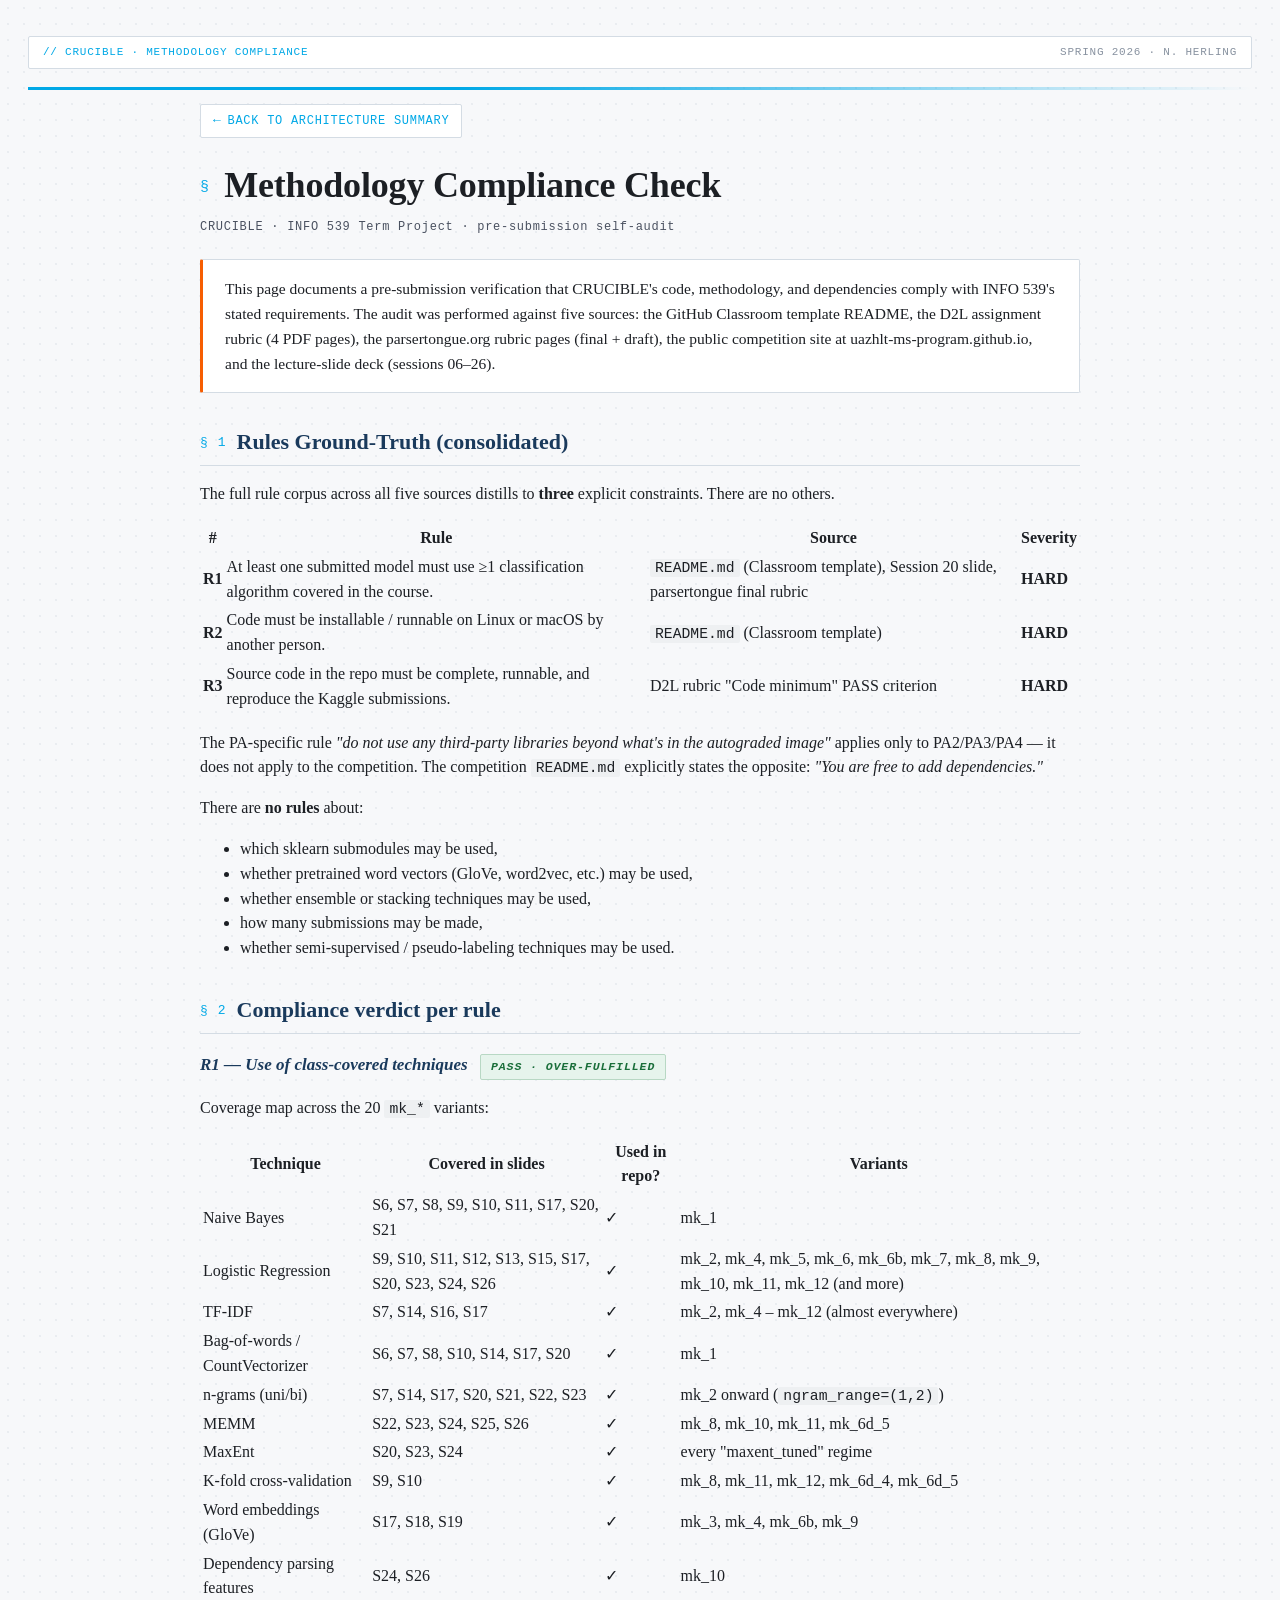
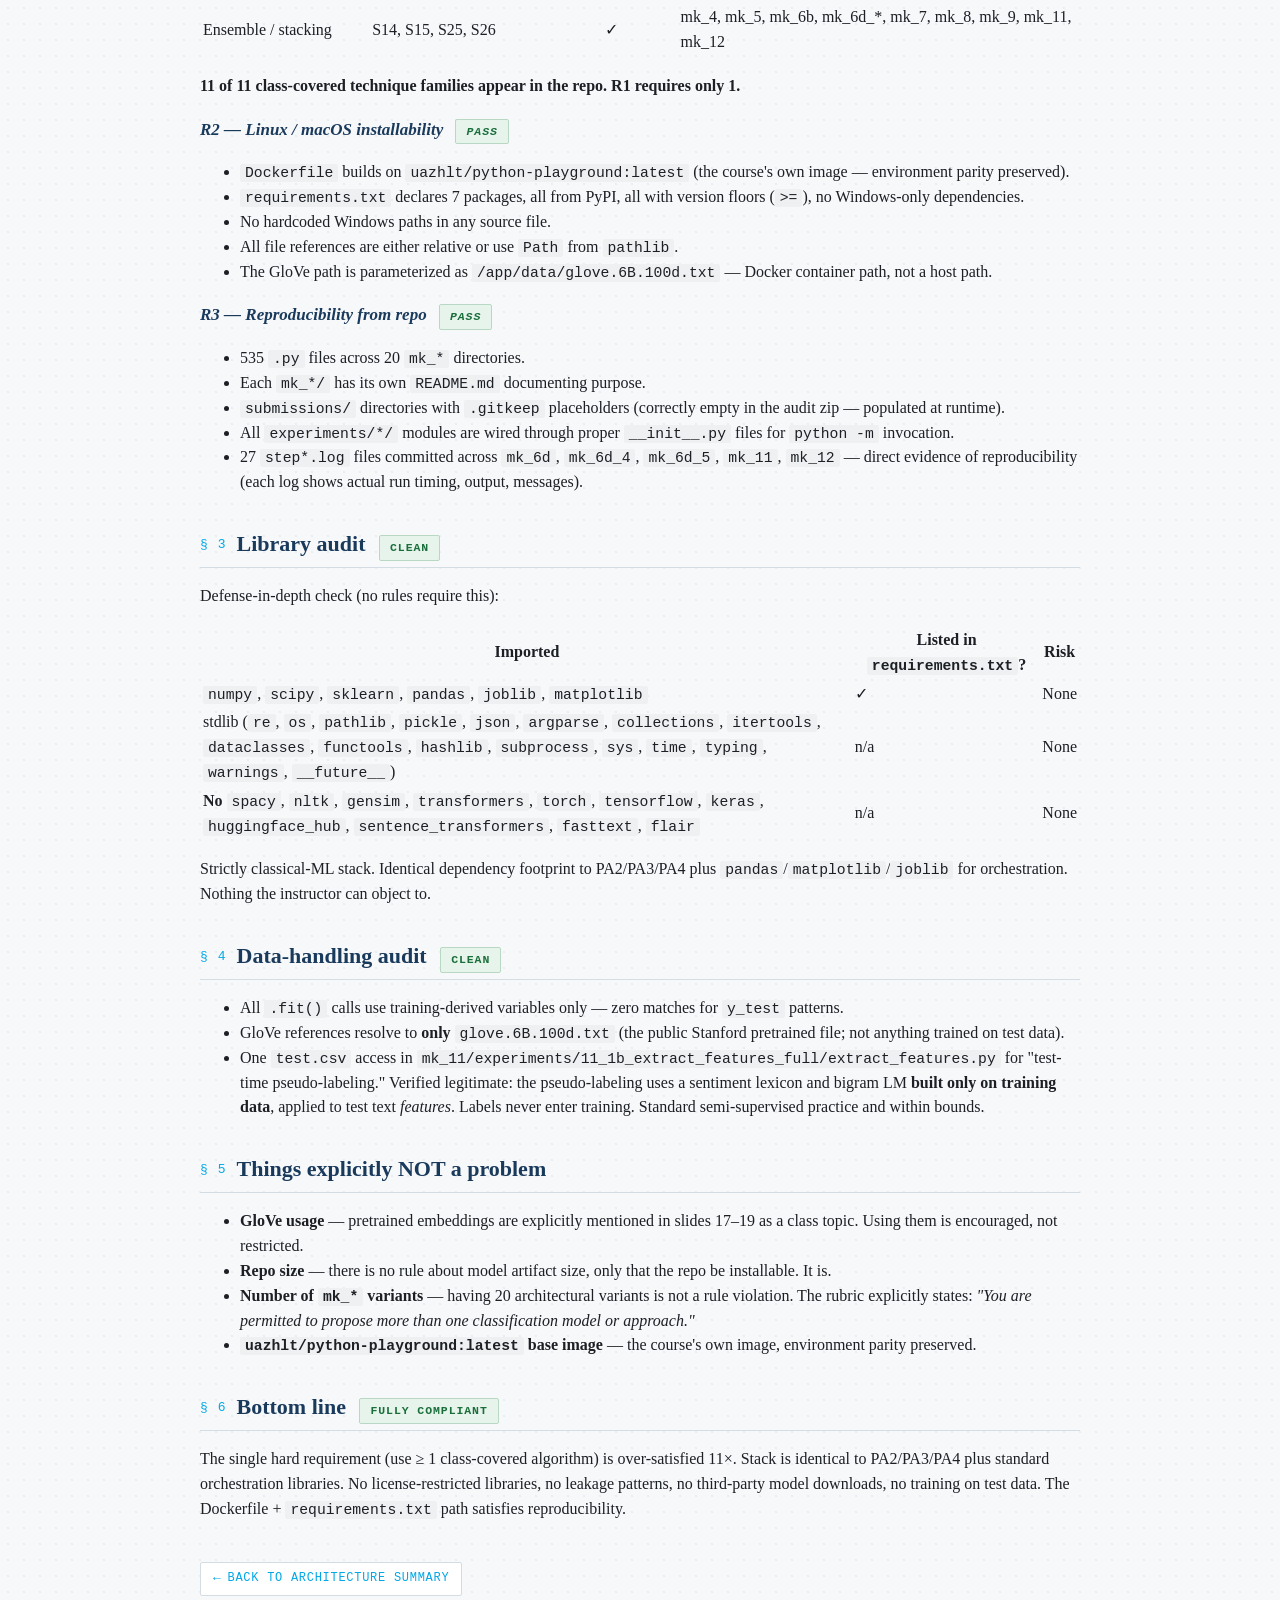
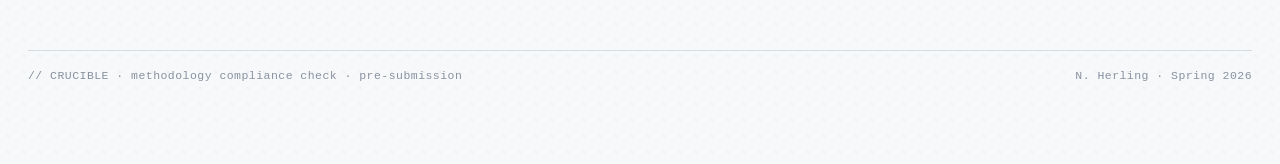
==== compliance.html @ fcb7f44b "Add CRUCIBLE static site, mk_3 through mk_12 source code, and updated .gitignore - New: architecture" ====
<!DOCTYPE html>
<html lang="en">
<head>
<meta charset="UTF-8">
<meta name="viewport" content="width=device-width, initial-scale=1.0">
<title>Methodology Compliance — CRUCIBLE | INFO 539 Term Project</title>
<meta name="author" content="N. Herling">
<meta name="description" content="Methodology compliance check for the CRUCIBLE term project against INFO 539 course rules.">

<link rel="icon" type="image/x-icon" href="media/img/favicon.ico">
<link rel="icon" type="image/png" sizes="16x16" href="media/img/favicon-16x16.png">
<link rel="icon" type="image/png" sizes="32x32" href="media/img/favicon-32x32.png">
<link rel="apple-touch-icon" sizes="180x180" href="media/img/apple-touch-icon.png">

<link rel="stylesheet" href="css/styles.css">
</head>
<body>

<div class="source-banner">
  <span class="left">// CRUCIBLE · METHODOLOGY COMPLIANCE</span>
  <span>Spring 2026 · N. Herling</span>
</div>

<div class="top-rule"></div>

<div class="compliance-wrap">

<a class="back-btn" href="architecture_summary.html"><span class="arrow">←</span> back to architecture summary</a>

<h1 class="title"><span class="num">§</span>Methodology Compliance Check</h1>
<div class="title-sub">CRUCIBLE · INFO 539 Term Project · pre-submission self-audit</div>

<div class="intro">
  <p>This page documents a pre-submission verification that CRUCIBLE's code,
  methodology, and dependencies comply with INFO 539's stated requirements.
  The audit was performed against five sources: the GitHub Classroom template
  README, the D2L assignment rubric (4 PDF pages), the parsertongue.org
  rubric pages (final + draft), the public competition site at
  uazhlt-ms-program.github.io, and the lecture-slide deck (sessions 06–26).</p>
</div>

<h2><span class="sn">§ 1</span>Rules Ground-Truth (consolidated)</h2>

<p>The full rule corpus across all five sources distills to <strong>three</strong>
explicit constraints. There are no others.</p>

<table>
  <tr><th>#</th><th>Rule</th><th>Source</th><th>Severity</th></tr>
  <tr>
    <td><strong>R1</strong></td>
    <td>At least one submitted model must use ≥1 classification algorithm
        covered in the course.</td>
    <td><code>README.md</code> (Classroom template),
        Session 20 slide,
        parsertongue final rubric</td>
    <td><strong>HARD</strong></td>
  </tr>
  <tr>
    <td><strong>R2</strong></td>
    <td>Code must be installable / runnable on Linux or macOS by another person.</td>
    <td><code>README.md</code> (Classroom template)</td>
    <td><strong>HARD</strong></td>
  </tr>
  <tr>
    <td><strong>R3</strong></td>
    <td>Source code in the repo must be complete, runnable, and reproduce the
        Kaggle submissions.</td>
    <td>D2L rubric "Code minimum" PASS criterion</td>
    <td><strong>HARD</strong></td>
  </tr>
</table>

<p>The PA-specific rule <em>"do not use any third-party libraries beyond what's
in the autograded image"</em> applies only to PA2/PA3/PA4 — it does not apply
to the competition. The competition <code>README.md</code> explicitly states the
opposite: <em>"You are free to add dependencies."</em></p>

<p>There are <strong>no rules</strong> about:</p>
<ul>
  <li>which sklearn submodules may be used,</li>
  <li>whether pretrained word vectors (GloVe, word2vec, etc.) may be used,</li>
  <li>whether ensemble or stacking techniques may be used,</li>
  <li>how many submissions may be made,</li>
  <li>whether semi-supervised / pseudo-labeling techniques may be used.</li>
</ul>

<h2><span class="sn">§ 2</span>Compliance verdict per rule</h2>

<h3>R1 — Use of class-covered techniques <span class="verdict pass">PASS · over-fulfilled</span></h3>

<p>Coverage map across the 20 <code>mk_*</code> variants:</p>

<table>
  <tr><th>Technique</th><th>Covered in slides</th><th>Used in repo?</th><th>Variants</th></tr>
  <tr><td>Naive Bayes</td>             <td>S6, S7, S8, S9, S10, S11, S17, S20, S21</td>            <td>✓</td><td>mk_1</td></tr>
  <tr><td>Logistic Regression</td>     <td>S9, S10, S11, S12, S13, S15, S17, S20, S23, S24, S26</td><td>✓</td><td>mk_2, mk_4, mk_5, mk_6, mk_6b, mk_7, mk_8, mk_9, mk_10, mk_11, mk_12 (and more)</td></tr>
  <tr><td>TF-IDF</td>                   <td>S7, S14, S16, S17</td>                                  <td>✓</td><td>mk_2, mk_4 – mk_12 (almost everywhere)</td></tr>
  <tr><td>Bag-of-words / CountVectorizer</td><td>S6, S7, S8, S10, S14, S17, S20</td>               <td>✓</td><td>mk_1</td></tr>
  <tr><td>n-grams (uni/bi)</td>         <td>S7, S14, S17, S20, S21, S22, S23</td>                   <td>✓</td><td>mk_2 onward (<code>ngram_range=(1,2)</code>)</td></tr>
  <tr><td>MEMM</td>                     <td>S22, S23, S24, S25, S26</td>                            <td>✓</td><td>mk_8, mk_10, mk_11, mk_6d_5</td></tr>
  <tr><td>MaxEnt</td>                   <td>S20, S23, S24</td>                                       <td>✓</td><td>every "maxent_tuned" regime</td></tr>
  <tr><td>K-fold cross-validation</td>  <td>S9, S10</td>                                              <td>✓</td><td>mk_8, mk_11, mk_12, mk_6d_4, mk_6d_5</td></tr>
  <tr><td>Word embeddings (GloVe)</td>  <td>S17, S18, S19</td>                                        <td>✓</td><td>mk_3, mk_4, mk_6b, mk_9</td></tr>
  <tr><td>Dependency parsing features</td><td>S24, S26</td>                                           <td>✓</td><td>mk_10</td></tr>
  <tr><td>Ensemble / stacking</td>      <td>S14, S15, S25, S26</td>                                    <td>✓</td><td>mk_4, mk_5, mk_6b, mk_6d_*, mk_7, mk_8, mk_9, mk_11, mk_12</td></tr>
</table>

<p><strong>11 of 11 class-covered technique families appear in the repo. R1
requires only 1.</strong></p>

<h3>R2 — Linux / macOS installability <span class="verdict pass">PASS</span></h3>

<ul>
  <li><code>Dockerfile</code> builds on <code>uazhlt/python-playground:latest</code>
      (the course's own image — environment parity preserved).</li>
  <li><code>requirements.txt</code> declares 7 packages, all from PyPI, all with
      version floors (<code>&gt;=</code>), no Windows-only dependencies.</li>
  <li>No hardcoded Windows paths in any source file.</li>
  <li>All file references are either relative or use <code>Path</code> from
      <code>pathlib</code>.</li>
  <li>The GloVe path is parameterized as
      <code>/app/data/glove.6B.100d.txt</code> — Docker container path, not a
      host path.</li>
</ul>

<h3>R3 — Reproducibility from repo <span class="verdict pass">PASS</span></h3>

<ul>
  <li>535 <code>.py</code> files across 20 <code>mk_*</code> directories.</li>
  <li>Each <code>mk_*/</code> has its own <code>README.md</code> documenting purpose.</li>
  <li><code>submissions/</code> directories with <code>.gitkeep</code> placeholders
      (correctly empty in the audit zip — populated at runtime).</li>
  <li>All <code>experiments/*/</code> modules are wired through proper
      <code>__init__.py</code> files for <code>python -m</code> invocation.</li>
  <li>27 <code>step*.log</code> files committed across <code>mk_6d</code>,
      <code>mk_6d_4</code>, <code>mk_6d_5</code>, <code>mk_11</code>,
      <code>mk_12</code> — direct evidence of reproducibility (each log shows
      actual run timing, output, messages).</li>
</ul>

<h2><span class="sn">§ 3</span>Library audit <span class="verdict pass">CLEAN</span></h2>

<p>Defense-in-depth check (no rules require this):</p>

<table>
  <tr><th>Imported</th><th>Listed in <code>requirements.txt</code>?</th><th>Risk</th></tr>
  <tr>
    <td><code>numpy</code>, <code>scipy</code>, <code>sklearn</code>,
        <code>pandas</code>, <code>joblib</code>, <code>matplotlib</code></td>
    <td>✓</td>
    <td>None</td>
  </tr>
  <tr>
    <td>stdlib (<code>re</code>, <code>os</code>, <code>pathlib</code>,
        <code>pickle</code>, <code>json</code>, <code>argparse</code>,
        <code>collections</code>, <code>itertools</code>,
        <code>dataclasses</code>, <code>functools</code>, <code>hashlib</code>,
        <code>subprocess</code>, <code>sys</code>, <code>time</code>,
        <code>typing</code>, <code>warnings</code>, <code>__future__</code>)</td>
    <td>n/a</td>
    <td>None</td>
  </tr>
  <tr>
    <td><strong>No</strong> <code>spacy</code>, <code>nltk</code>,
        <code>gensim</code>, <code>transformers</code>, <code>torch</code>,
        <code>tensorflow</code>, <code>keras</code>,
        <code>huggingface_hub</code>, <code>sentence_transformers</code>,
        <code>fasttext</code>, <code>flair</code></td>
    <td>n/a</td>
    <td>None</td>
  </tr>
</table>

<p>Strictly classical-ML stack. Identical dependency footprint to PA2/PA3/PA4
plus <code>pandas</code>/<code>matplotlib</code>/<code>joblib</code> for
orchestration. Nothing the instructor can object to.</p>

<h2><span class="sn">§ 4</span>Data-handling audit <span class="verdict pass">CLEAN</span></h2>

<ul>
  <li>All <code>.fit()</code> calls use training-derived variables only — zero
      matches for <code>y_test</code> patterns.</li>
  <li>GloVe references resolve to <strong>only</strong>
      <code>glove.6B.100d.txt</code> (the public Stanford pretrained file; not
      anything trained on test data).</li>
  <li>One <code>test.csv</code> access in
      <code>mk_11/experiments/11_1b_extract_features_full/extract_features.py</code>
      for "test-time pseudo-labeling." Verified legitimate: the pseudo-labeling
      uses a sentiment lexicon and bigram LM <strong>built only on training
      data</strong>, applied to test text <em>features</em>. Labels never enter
      training. Standard semi-supervised practice and within bounds.</li>
</ul>

<h2><span class="sn">§ 5</span>Things explicitly NOT a problem</h2>

<ul>
  <li><strong>GloVe usage</strong> — pretrained embeddings are explicitly
      mentioned in slides 17–19 as a class topic. Using them is encouraged,
      not restricted.</li>
  <li><strong>Repo size</strong> — there is no rule about model artifact size,
      only that the repo be installable. It is.</li>
  <li><strong>Number of <code>mk_*</code> variants</strong> — having 20
      architectural variants is not a rule violation. The rubric explicitly
      states: <em>"You are permitted to propose more than one classification
      model or approach."</em></li>
  <li><strong><code>uazhlt/python-playground:latest</code> base image</strong>
      — the course's own image, environment parity preserved.</li>
</ul>

<h2><span class="sn">§ 6</span>Bottom line <span class="verdict pass">FULLY COMPLIANT</span></h2>

<p>The single hard requirement (use ≥ 1 class-covered algorithm) is
over-satisfied 11×. Stack is identical to PA2/PA3/PA4 plus standard
orchestration libraries. No license-restricted libraries, no leakage patterns,
no third-party model downloads, no training on test data. The
Dockerfile + <code>requirements.txt</code> path satisfies reproducibility.</p>

<a class="back-btn" href="architecture_summary.html" style="margin-top:24px;"><span class="arrow">←</span> back to architecture summary</a>

</div>

<div class="footer">
  <span>// CRUCIBLE · methodology compliance check · pre-submission</span>
  <span>N. Herling · Spring 2026</span>
</div>

</body>
</html>
---- css/styles.css ----
/* =============================================================
   CRUCIBLE — Master stylesheet
   Light theme; palette derived from the project logo.
   ============================================================= */

:root {
  /* Logo-derived palette ------------------------------------ */
  --crucible-deep:      #06040b;
  --crucible-cyan:      #00a8e6;
  --crucible-cyan-hi:   #06d0f9;
  --crucible-cyan-soft: #62effb;
  --crucible-blue:      #0157a4;
  --crucible-blue-deep: #02275a;
  --crucible-red:       #e90b01;
  --crucible-red-dark:  #9f1f02;
  --crucible-orange:    #f65d01;
  --crucible-amber:     #fb9c02;
  --crucible-gold:      #fdc801;

  /* Light-theme surface palette ----------------------------- */
  --bg:        #f7f8fa;
  --paper:     #ffffff;
  --ink:       #1c1f24;
  --ink-dim:   #4a5160;
  --ink-faint: #8892a0;
  --rule:      #d4dce4;
  --rule-soft: #e6ecf2;

  /* Functional aliases ------------------------------------- */
  --accent-1:        var(--crucible-cyan);
  --accent-1-soft:   #dff1f9;
  --accent-2:        var(--crucible-orange);
  --accent-2-soft:   #fff0e0;
  --champion:        #a07810;
  --champion-bg:     #fff8de;
  --champion-border: #d0c890;
  --good:            #1a6e3a;
  --good-bg:         #e6f4ec;
  --bad:             #a02020;
  --bad-bg:          #fbeeee;
  --neutral:         #666;
  --neutral-bg:      #f5f5f5;
  --navy:            #1a3a5c;
}

*, *::before, *::after { box-sizing: border-box; }
html { background: var(--bg); }
body {
  margin: 0 auto;
  font-family: 'Iowan Old Style', 'Charter', Georgia, serif;
  font-size: 16px;
  line-height: 1.55;
  color: var(--ink);
  max-width: 1280px;
  padding: 36px 28px 80px;
  background-image:
    radial-gradient(circle, rgba(26, 58, 92, 0.06) 1px, transparent 1.2px);
  background-size: 16px 16px;
}
a { color: var(--accent-1); text-decoration: none; border-bottom: 1px dotted var(--accent-1); }
a:hover { background: var(--accent-1-soft); border-bottom-style: solid; }
code {
  background: #eef0f2;
  padding: 1px 5px;
  border-radius: 2px;
  font-family: ui-monospace, 'SF Mono', Menlo, Consolas, monospace;
  font-size: 0.92em;
}
pre {
  background: #f4f4f4;
  border: 1px solid var(--rule);
  border-radius: 3px;
  padding: 10px 14px;
  overflow-x: auto;
  font-family: ui-monospace, 'SF Mono', Menlo, Consolas, monospace;
  font-size: 0.88em;
  line-height: 1.5;
}

/* Top of page */
.source-banner {
  font-family: ui-monospace, 'SF Mono', Menlo, Consolas, monospace;
  font-size: 11px;
  letter-spacing: 0.07em;
  color: var(--ink-faint);
  border: 1px solid var(--rule);
  background: var(--paper);
  padding: 7px 14px;
  margin: 0 0 18px;
  display: flex;
  justify-content: space-between;
  text-transform: uppercase;
  border-radius: 2px;
}
.source-banner .left { color: var(--accent-1); }
.top-rule {
  height: 3px;
  background: linear-gradient(90deg, var(--crucible-cyan) 0%, var(--crucible-cyan) 35%, transparent 100%);
  margin: 0 0 14px;
}
h1.title {
  font-weight: 700;
  font-size: 36px;
  margin: 6px 0 4px;
  color: var(--ink);
  letter-spacing: -0.005em;
}
h1.title .num {
  font-family: ui-monospace, 'SF Mono', Menlo, monospace;
  color: var(--accent-1);
  font-weight: 400;
  margin-right: 14px;
  font-size: 15px;
  letter-spacing: 0.08em;
  vertical-align: 6px;
}
.title-sub {
  font-family: ui-monospace, 'SF Mono', Menlo, monospace;
  font-size: 12px;
  letter-spacing: 0.06em;
  color: var(--ink-dim);
  margin: 0 0 22px;
}

/* Top intro paragraph */
.intro {
  background: var(--paper);
  border: 1px solid var(--rule);
  border-left: 3px solid var(--accent-2);
  padding: 16px 22px;
  margin: 0 0 28px;
  border-radius: 2px;
  font-size: 15.5px;
  color: var(--ink);
  line-height: 1.62;
}
.intro p { margin: 0; }
.intro p + p { margin-top: 10px; }
.intro a { font-weight: 600; }

/* Hero */
.hero {
  display: grid;
  grid-template-columns: 0.9fr 1.1fr;
  gap: 32px;
  align-items: start;
  margin: 0 0 40px;
}
.hero-left { display: flex; flex-direction: column; }
.logo-wrap { display: flex; justify-content: center; margin-bottom: 14px; }
.logo-wrap img { max-width: 240px; width: 100%; height: auto; }

.acronym {
  background: var(--paper);
  border: 1px solid var(--rule);
  border-left: 3px solid var(--accent-1);
  padding: 14px 18px;
  margin: 8px 0 16px;
  border-radius: 2px;
}
.acronym .acro-label,
.howto .howto-label,
.panel .panel-label {
  font-family: ui-monospace, 'SF Mono', Menlo, monospace;
  font-size: 10.5px;
  letter-spacing: 0.12em;
  color: var(--ink-faint);
  text-transform: uppercase;
  margin-bottom: 6px;
}
.acronym table { width: 100%; border-collapse: collapse; font-size: 14.5px; }
.acronym td { padding: 3px 0; vertical-align: baseline; }
.acronym td.letter {
  font-family: ui-monospace, 'SF Mono', Menlo, monospace;
  font-weight: 700;
  color: var(--accent-2);
  width: 28px; font-size: 16px; letter-spacing: 0.04em;
}
.acronym td.dash { color: var(--ink-faint); width: 18px; text-align: center; }
.acronym td.word { font-family: 'Iowan Old Style', Georgia, serif; }

.blurb { font-size: 14.5px; color: var(--ink); }
.blurb p { margin: 8px 0 12px; }

.howto {
  background: var(--accent-1-soft);
  border: 1px solid #b6d8e6;
  border-left: 3px solid var(--accent-1);
  padding: 12px 16px;
  margin: 4px 0 0;
  border-radius: 2px;
  font-size: 13.5px;
  color: var(--ink-dim);
}
.howto .howto-label { color: var(--accent-1); margin-bottom: 6px; }
.howto ol { margin: 6px 0 0; padding-left: 22px; }
.howto li { margin: 4px 0; }

/* Right panel — swap-state */
.panel {
  background: var(--paper);
  border: 1px solid var(--rule);
  border-radius: 4px;
  padding: 16px 18px;
  box-shadow: 0 1px 3px rgba(0, 0, 0, 0.03);
  min-height: 540px;
}
.panel .panel-label { color: var(--accent-1); margin: 0 0 4px; }
.panel .panel-title {
  font-family: 'Iowan Old Style', Georgia, serif;
  font-size: 17px;
  font-weight: 700;
  color: var(--navy);
  margin: 0 0 12px;
}
.view { display: none; }
.view.active { display: block; }

/* Tree (Mermaid) view */
.mermaid { text-align: center; }
.mermaid .node { cursor: pointer; }
.mermaid .node:hover rect,
.mermaid .node:hover polygon {
  stroke-width: 3px !important;
  filter: brightness(1.05);
}
.legend {
  background: #f8fafc;
  border: 1px solid var(--rule-soft);
  padding: 8px 12px;
  margin: 10px 0 0;
  border-radius: 2px;
  font-size: 0.82em;
  line-height: 1.7;
  color: var(--ink-dim);
  font-family: ui-monospace, 'SF Mono', Menlo, monospace;
  letter-spacing: 0.02em;
}
.legend strong {
  color: var(--ink);
  font-family: 'Iowan Old Style', Georgia, serif;
  letter-spacing: 0;
}

/* Detail (stage) views */
.back-btn {
  display: inline-flex;
  align-items: center;
  gap: 6px;
  background: var(--paper);
  border: 1px solid var(--rule);
  color: var(--accent-1);
  padding: 6px 12px;
  margin: 0 0 14px;
  border-radius: 2px;
  cursor: pointer;
  font-family: ui-monospace, 'SF Mono', Menlo, monospace;
  font-size: 12px;
  letter-spacing: 0.06em;
  text-transform: uppercase;
  transition: background 80ms;
  text-decoration: none;
}
.back-btn:hover { background: var(--accent-1-soft); border-bottom-style: solid; }
.back-btn .arrow { font-size: 13px; }
.detail h3 {
  font-family: 'Iowan Old Style', Georgia, serif;
  font-size: 20px;
  color: var(--navy);
  margin: 0 0 4px;
}
.detail .meta {
  font-family: ui-monospace, 'SF Mono', Menlo, monospace;
  font-size: 11.5px;
  color: var(--ink-faint);
  letter-spacing: 0.04em;
  margin: 0 0 12px;
  text-transform: uppercase;
}
.detail h4 {
  font-family: 'Iowan Old Style', Georgia, serif;
  font-style: italic;
  font-size: 16px;
  color: var(--navy);
  margin: 18px 0 6px;
}
.detail p { margin: 8px 0 12px; font-size: 14.5px; }
.detail ul, .detail ol { margin: 6px 0 12px; padding-left: 22px; }
.detail li { margin: 3px 0; font-size: 14.5px; }
.detail table {
  width: 100%;
  border-collapse: collapse;
  margin: 10px 0;
  font-size: 13px;
}
.detail th, .detail td {
  border: 1px solid var(--rule);
  padding: 6px 9px;
  text-align: left;
  vertical-align: top;
}
.detail th {
  background: #eef2f6;
  font-weight: 600;
  color: var(--navy);
  font-size: 12.5px;
}
.detail tr:nth-child(even) td { background: #f8fafc; }

.callout {
  border: 1px solid;
  padding: 10px 14px;
  margin: 12px 0;
  border-radius: 2px;
  font-size: 14px;
  line-height: 1.55;
}
.callout.champion { background: var(--champion-bg); border-color: var(--champion-border); }
.callout.bad      { background: var(--bad-bg);      border-color: #d8a0a0; }
.callout.good     { background: var(--good-bg);     border-color: #b8d8c4; }

.score, .score-best, .score-worse, .score-baseline {
  font-family: ui-monospace, 'SF Mono', Menlo, monospace;
  font-weight: 600;
}
.score-best { color: var(--good); }
.score-worse { color: var(--bad); }
.score-baseline { color: var(--ink-dim); }
.delta-pos { color: var(--good); font-weight: 600; }
.delta-neg { color: var(--bad); font-weight: 600; }

/* Compliance page */
.compliance-wrap { max-width: 880px; margin: 0 auto; }
.compliance-wrap h2 {
  font-family: 'Iowan Old Style', Georgia, serif;
  font-size: 22px;
  color: var(--navy);
  margin: 32px 0 6px;
  padding-bottom: 6px;
  border-bottom: 1px solid var(--rule);
}
.compliance-wrap h2 .sn {
  font-family: ui-monospace, 'SF Mono', Menlo, monospace;
  color: var(--accent-1);
  font-weight: 400;
  margin-right: 10px;
  font-size: 13px;
  letter-spacing: 0.08em;
  vertical-align: 3px;
}
.compliance-wrap h3 {
  font-family: 'Iowan Old Style', Georgia, serif;
  font-style: italic;
  font-size: 17px;
  color: var(--navy);
  margin: 18px 0 6px;
}
.verdict {
  display: inline-block;
  padding: 3px 10px;
  border-radius: 2px;
  font-family: ui-monospace, 'SF Mono', Menlo, monospace;
  font-size: 11.5px;
  letter-spacing: 0.08em;
  text-transform: uppercase;
  font-weight: 600;
  margin-left: 8px;
}
.verdict.pass { background: var(--good-bg); color: var(--good); border: 1px solid #b8d8c4; }

.note {
  font-family: ui-monospace, 'SF Mono', Menlo, monospace;
  font-size: 11.5px;
  color: var(--ink-faint);
  margin: 8px 0 0;
  letter-spacing: 0.04em;
}
.footer {
  margin-top: 40px;
  padding-top: 16px;
  border-top: 1px solid var(--rule);
  font-family: ui-monospace, 'SF Mono', Menlo, monospace;
  font-size: 11.5px;
  color: var(--ink-faint);
  letter-spacing: 0.04em;
  display: flex;
  justify-content: space-between;
}

@media (max-width: 880px) {
  .hero { grid-template-columns: 1fr; }
  .logo-wrap img { max-width: 200px; }
  body { padding: 24px 16px 60px; }
}
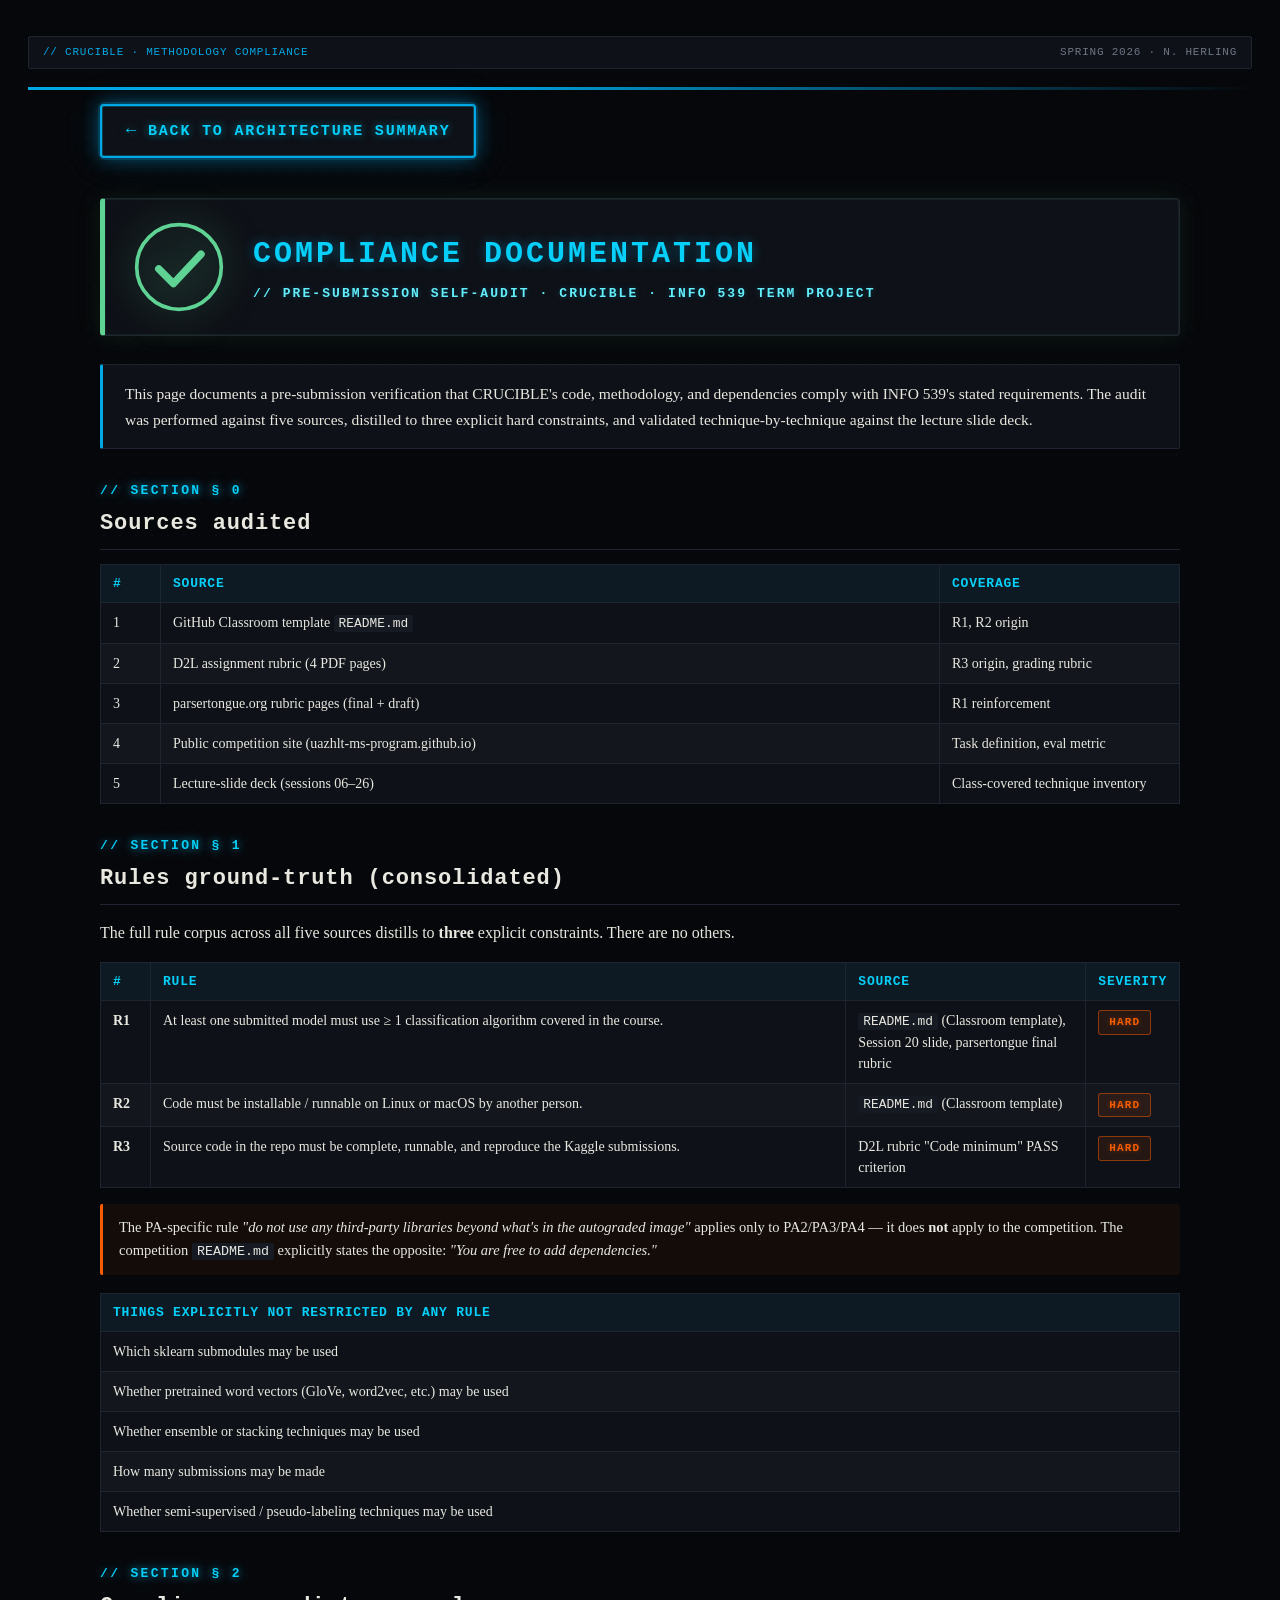
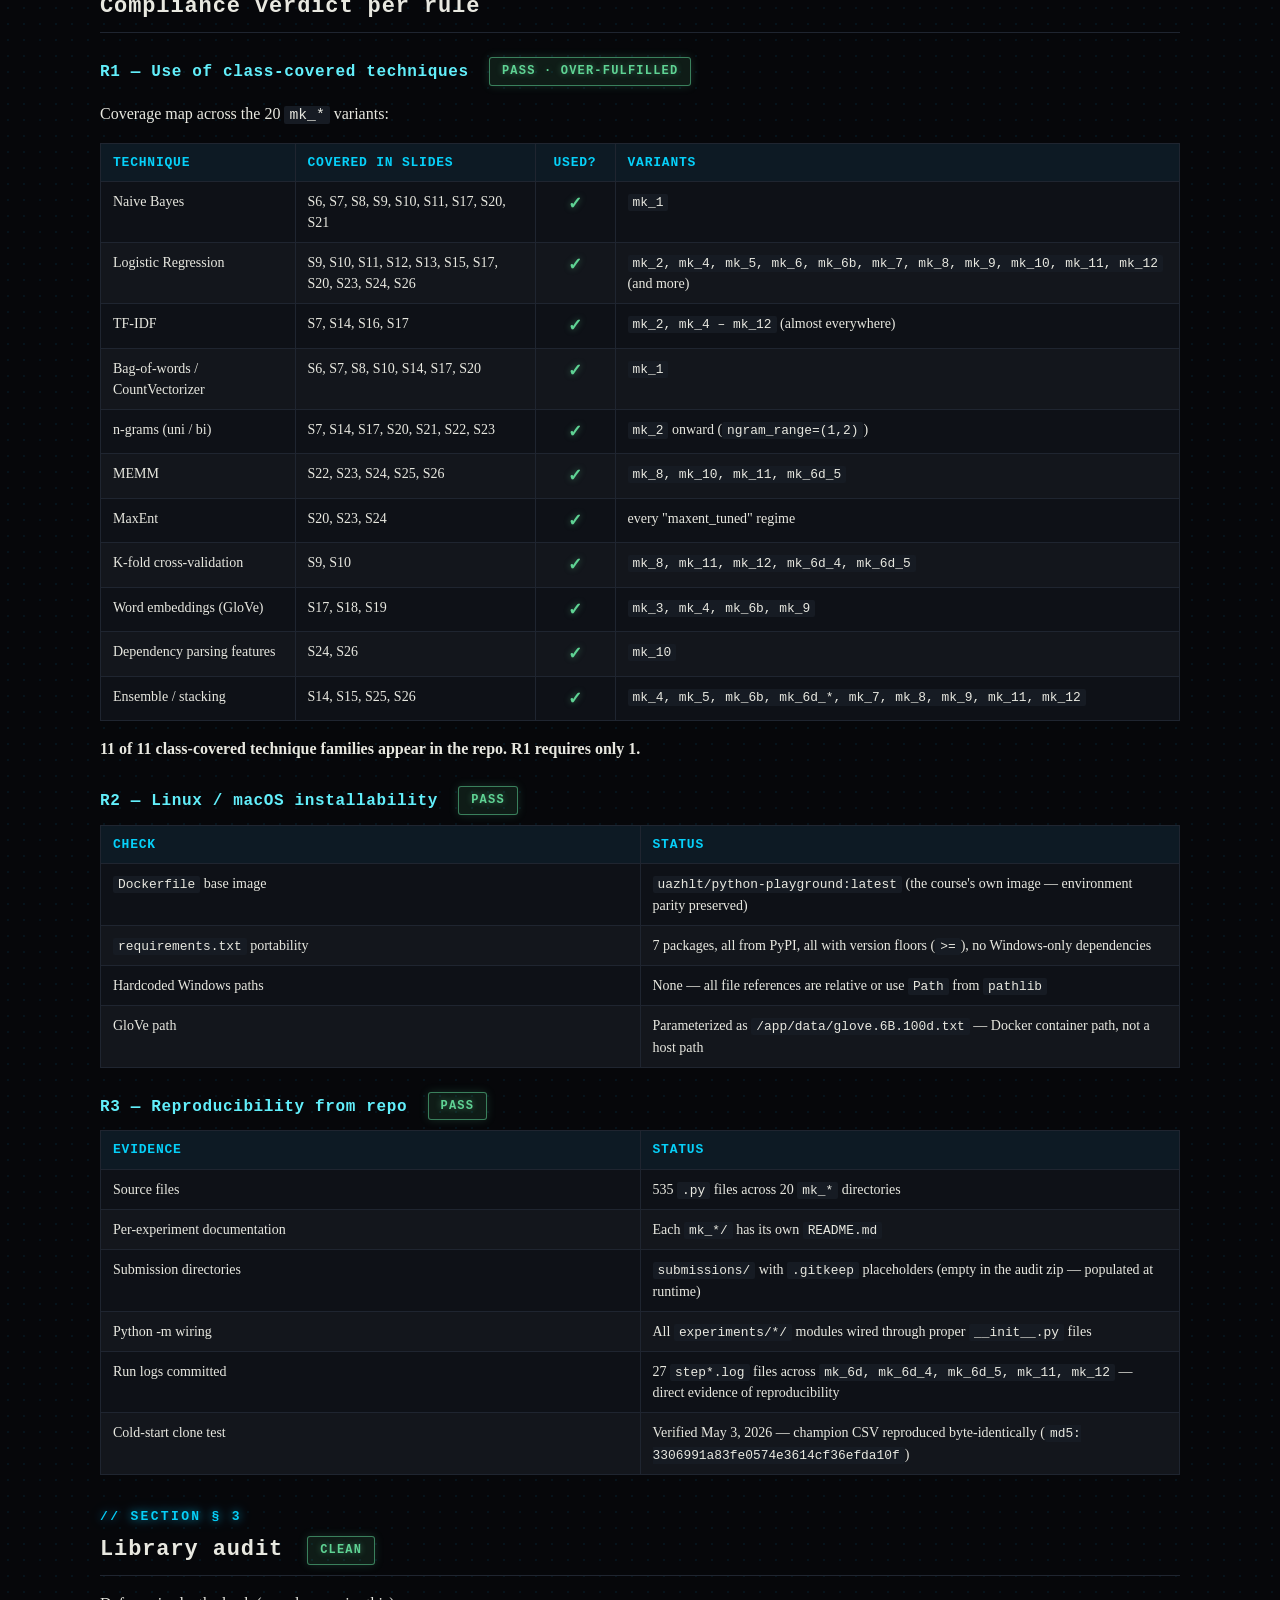
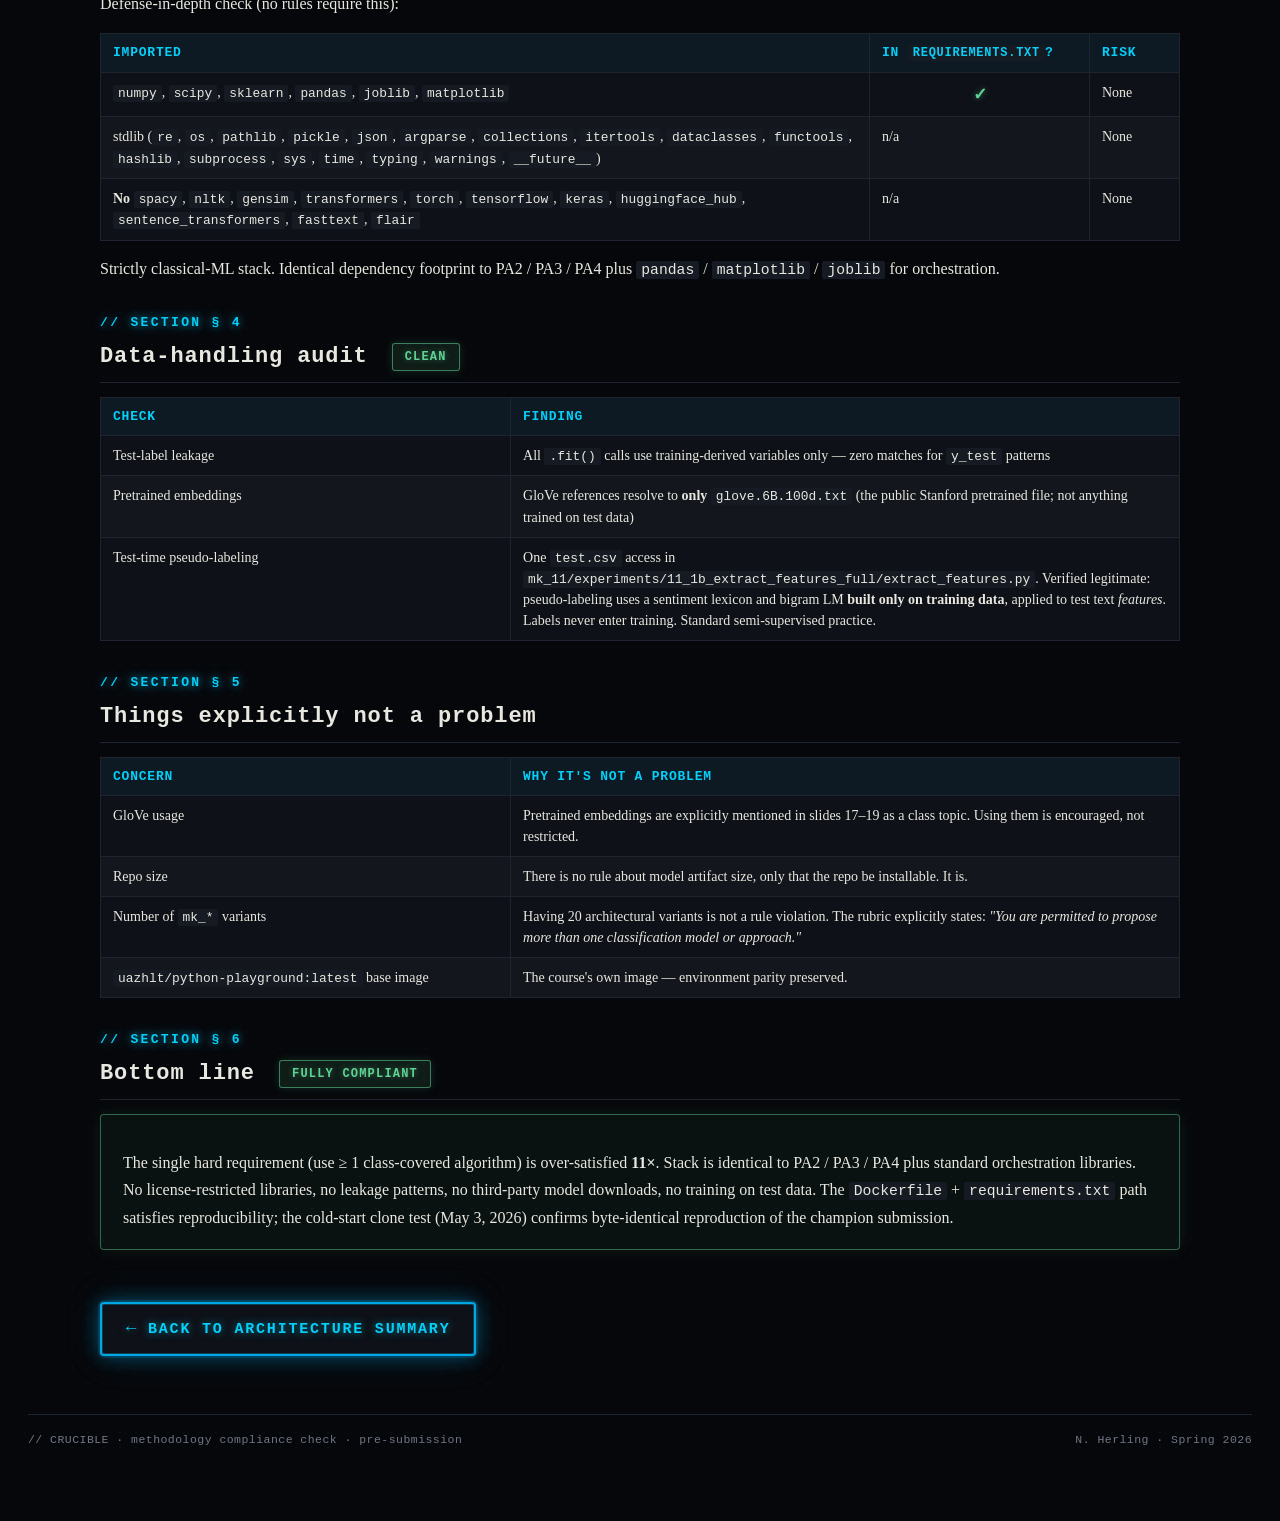
==== commit 10c86d7e: "Front end: complete dark-theme rebuild with hero, sarcasm section, compliance restructure This commi" ====
--- a/compliance.html
+++ b/compliance.html
@@ -3,9 +3,9 @@
 <head>
 <meta charset="UTF-8">
 <meta name="viewport" content="width=device-width, initial-scale=1.0">
-<title>Methodology Compliance — CRUCIBLE | INFO 539 Term Project</title>
+<title>CRUCIBLE &mdash; Methodology Compliance Check</title>
 <meta name="author" content="N. Herling">
-<meta name="description" content="Methodology compliance check for the CRUCIBLE term project against INFO 539 course rules.">
+<meta name="description" content="Methodology compliance audit for the CRUCIBLE term project against INFO 539 course rules.">
 
 <link rel="icon" type="image/x-icon" href="media/img/favicon.ico">
 <link rel="icon" type="image/png" sizes="16x16" href="media/img/favicon-16x16.png">
@@ -17,211 +17,304 @@
 <body>
 
 <div class="source-banner">
-  <span class="left">// CRUCIBLE · METHODOLOGY COMPLIANCE</span>
-  <span>Spring 2026 · N. Herling</span>
+  <span class="left">// CRUCIBLE &middot; METHODOLOGY COMPLIANCE</span>
+  <span>Spring 2026 &middot; N. Herling</span>
 </div>
 
 <div class="top-rule"></div>
 
 <div class="compliance-wrap">
 
-<a class="back-btn" href="architecture_summary.html"><span class="arrow">←</span> back to architecture summary</a>
-
-<h1 class="title"><span class="num">§</span>Methodology Compliance Check</h1>
-<div class="title-sub">CRUCIBLE · INFO 539 Term Project · pre-submission self-audit</div>
+<a class="back-btn" href="index.html"><span class="arrow">&larr;</span> back to architecture summary</a>
+
+<!-- HERO: big green check + Compliance Documentation -->
+<div class="compliance-hero">
+  <div class="compliance-check" aria-hidden="true">
+    <svg viewBox="0 0 100 100" xmlns="http://www.w3.org/2000/svg">
+      <circle cx="50" cy="50" r="46" fill="none" stroke="#5fd394" stroke-width="4"/>
+      <path d="M28 52 L44 68 L74 36" fill="none" stroke="#5fd394" stroke-width="8" stroke-linecap="round" stroke-linejoin="round"/>
+    </svg>
+  </div>
+  <div class="compliance-hero-text">
+    <h1 class="compliance-h1">Compliance Documentation</h1>
+    <div class="compliance-hero-sub">// pre-submission self-audit &middot; CRUCIBLE &middot; INFO 539 Term Project</div>
+  </div>
+</div>
 
 <div class="intro">
   <p>This page documents a pre-submission verification that CRUCIBLE's code,
   methodology, and dependencies comply with INFO 539's stated requirements.
-  The audit was performed against five sources: the GitHub Classroom template
-  README, the D2L assignment rubric (4 PDF pages), the parsertongue.org
-  rubric pages (final + draft), the public competition site at
-  uazhlt-ms-program.github.io, and the lecture-slide deck (sessions 06–26).</p>
-</div>
-
-<h2><span class="sn">§ 1</span>Rules Ground-Truth (consolidated)</h2>
+  The audit was performed against five sources, distilled to three explicit
+  hard constraints, and validated technique-by-technique against the lecture
+  slide deck.</p>
+</div>
+
+<!-- ============================================================ -->
+
+<div class="compliance-section-label">// section &sect; 0</div>
+<h2 class="compliance-h2">Sources audited</h2>
+
+<table class="compliance-table">
+  <thead>
+    <tr>
+      <th style="width: 60px;">#</th>
+      <th>Source</th>
+      <th style="width: 240px;">Coverage</th>
+    </tr>
+  </thead>
+  <tbody>
+    <tr><td>1</td><td>GitHub Classroom template <code>README.md</code></td><td>R1, R2 origin</td></tr>
+    <tr><td>2</td><td>D2L assignment rubric (4 PDF pages)</td><td>R3 origin, grading rubric</td></tr>
+    <tr><td>3</td><td>parsertongue.org rubric pages (final + draft)</td><td>R1 reinforcement</td></tr>
+    <tr><td>4</td><td>Public competition site (uazhlt-ms-program.github.io)</td><td>Task definition, eval metric</td></tr>
+    <tr><td>5</td><td>Lecture-slide deck (sessions 06&ndash;26)</td><td>Class-covered technique inventory</td></tr>
+  </tbody>
+</table>
+
+<!-- ============================================================ -->
+
+<div class="compliance-section-label">// section &sect; 1</div>
+<h2 class="compliance-h2">Rules ground-truth (consolidated)</h2>
 
 <p>The full rule corpus across all five sources distills to <strong>three</strong>
 explicit constraints. There are no others.</p>
 
-<table>
-  <tr><th>#</th><th>Rule</th><th>Source</th><th>Severity</th></tr>
-  <tr>
-    <td><strong>R1</strong></td>
-    <td>At least one submitted model must use ≥1 classification algorithm
-        covered in the course.</td>
-    <td><code>README.md</code> (Classroom template),
-        Session 20 slide,
-        parsertongue final rubric</td>
-    <td><strong>HARD</strong></td>
-  </tr>
-  <tr>
-    <td><strong>R2</strong></td>
-    <td>Code must be installable / runnable on Linux or macOS by another person.</td>
-    <td><code>README.md</code> (Classroom template)</td>
-    <td><strong>HARD</strong></td>
-  </tr>
-  <tr>
-    <td><strong>R3</strong></td>
-    <td>Source code in the repo must be complete, runnable, and reproduce the
-        Kaggle submissions.</td>
-    <td>D2L rubric "Code minimum" PASS criterion</td>
-    <td><strong>HARD</strong></td>
-  </tr>
-</table>
-
-<p>The PA-specific rule <em>"do not use any third-party libraries beyond what's
-in the autograded image"</em> applies only to PA2/PA3/PA4 — it does not apply
+<table class="compliance-table">
+  <thead>
+    <tr>
+      <th style="width: 50px;">#</th>
+      <th>Rule</th>
+      <th style="width: 240px;">Source</th>
+      <th style="width: 90px;">Severity</th>
+    </tr>
+  </thead>
+  <tbody>
+    <tr>
+      <td><strong>R1</strong></td>
+      <td>At least one submitted model must use &ge; 1 classification algorithm covered in the course.</td>
+      <td><code>README.md</code> (Classroom template), Session 20 slide, parsertongue final rubric</td>
+      <td><span class="severity-hard">HARD</span></td>
+    </tr>
+    <tr>
+      <td><strong>R2</strong></td>
+      <td>Code must be installable / runnable on Linux or macOS by another person.</td>
+      <td><code>README.md</code> (Classroom template)</td>
+      <td><span class="severity-hard">HARD</span></td>
+    </tr>
+    <tr>
+      <td><strong>R3</strong></td>
+      <td>Source code in the repo must be complete, runnable, and reproduce the Kaggle submissions.</td>
+      <td>D2L rubric "Code minimum" PASS criterion</td>
+      <td><span class="severity-hard">HARD</span></td>
+    </tr>
+  </tbody>
+</table>
+
+<p class="callout-note">The PA-specific rule <em>"do not use any third-party libraries beyond what's
+in the autograded image"</em> applies only to PA2/PA3/PA4 &mdash; it does <strong>not</strong> apply
 to the competition. The competition <code>README.md</code> explicitly states the
 opposite: <em>"You are free to add dependencies."</em></p>
 
-<p>There are <strong>no rules</strong> about:</p>
-<ul>
-  <li>which sklearn submodules may be used,</li>
-  <li>whether pretrained word vectors (GloVe, word2vec, etc.) may be used,</li>
-  <li>whether ensemble or stacking techniques may be used,</li>
-  <li>how many submissions may be made,</li>
-  <li>whether semi-supervised / pseudo-labeling techniques may be used.</li>
-</ul>
-
-<h2><span class="sn">§ 2</span>Compliance verdict per rule</h2>
-
-<h3>R1 — Use of class-covered techniques <span class="verdict pass">PASS · over-fulfilled</span></h3>
+<table class="compliance-table">
+  <thead>
+    <tr>
+      <th>Things explicitly NOT restricted by any rule</th>
+    </tr>
+  </thead>
+  <tbody>
+    <tr><td>Which sklearn submodules may be used</td></tr>
+    <tr><td>Whether pretrained word vectors (GloVe, word2vec, etc.) may be used</td></tr>
+    <tr><td>Whether ensemble or stacking techniques may be used</td></tr>
+    <tr><td>How many submissions may be made</td></tr>
+    <tr><td>Whether semi-supervised / pseudo-labeling techniques may be used</td></tr>
+  </tbody>
+</table>
+
+<!-- ============================================================ -->
+
+<div class="compliance-section-label">// section &sect; 2</div>
+<h2 class="compliance-h2">Compliance verdict per rule</h2>
+
+<h3 class="compliance-h3">R1 &mdash; Use of class-covered techniques <span class="verdict pass">PASS &middot; over-fulfilled</span></h3>
 
 <p>Coverage map across the 20 <code>mk_*</code> variants:</p>
 
-<table>
-  <tr><th>Technique</th><th>Covered in slides</th><th>Used in repo?</th><th>Variants</th></tr>
-  <tr><td>Naive Bayes</td>             <td>S6, S7, S8, S9, S10, S11, S17, S20, S21</td>            <td>✓</td><td>mk_1</td></tr>
-  <tr><td>Logistic Regression</td>     <td>S9, S10, S11, S12, S13, S15, S17, S20, S23, S24, S26</td><td>✓</td><td>mk_2, mk_4, mk_5, mk_6, mk_6b, mk_7, mk_8, mk_9, mk_10, mk_11, mk_12 (and more)</td></tr>
-  <tr><td>TF-IDF</td>                   <td>S7, S14, S16, S17</td>                                  <td>✓</td><td>mk_2, mk_4 – mk_12 (almost everywhere)</td></tr>
-  <tr><td>Bag-of-words / CountVectorizer</td><td>S6, S7, S8, S10, S14, S17, S20</td>               <td>✓</td><td>mk_1</td></tr>
-  <tr><td>n-grams (uni/bi)</td>         <td>S7, S14, S17, S20, S21, S22, S23</td>                   <td>✓</td><td>mk_2 onward (<code>ngram_range=(1,2)</code>)</td></tr>
-  <tr><td>MEMM</td>                     <td>S22, S23, S24, S25, S26</td>                            <td>✓</td><td>mk_8, mk_10, mk_11, mk_6d_5</td></tr>
-  <tr><td>MaxEnt</td>                   <td>S20, S23, S24</td>                                       <td>✓</td><td>every "maxent_tuned" regime</td></tr>
-  <tr><td>K-fold cross-validation</td>  <td>S9, S10</td>                                              <td>✓</td><td>mk_8, mk_11, mk_12, mk_6d_4, mk_6d_5</td></tr>
-  <tr><td>Word embeddings (GloVe)</td>  <td>S17, S18, S19</td>                                        <td>✓</td><td>mk_3, mk_4, mk_6b, mk_9</td></tr>
-  <tr><td>Dependency parsing features</td><td>S24, S26</td>                                           <td>✓</td><td>mk_10</td></tr>
-  <tr><td>Ensemble / stacking</td>      <td>S14, S15, S25, S26</td>                                    <td>✓</td><td>mk_4, mk_5, mk_6b, mk_6d_*, mk_7, mk_8, mk_9, mk_11, mk_12</td></tr>
-</table>
-
-<p><strong>11 of 11 class-covered technique families appear in the repo. R1
-requires only 1.</strong></p>
-
-<h3>R2 — Linux / macOS installability <span class="verdict pass">PASS</span></h3>
-
-<ul>
-  <li><code>Dockerfile</code> builds on <code>uazhlt/python-playground:latest</code>
-      (the course's own image — environment parity preserved).</li>
-  <li><code>requirements.txt</code> declares 7 packages, all from PyPI, all with
-      version floors (<code>&gt;=</code>), no Windows-only dependencies.</li>
-  <li>No hardcoded Windows paths in any source file.</li>
-  <li>All file references are either relative or use <code>Path</code> from
-      <code>pathlib</code>.</li>
-  <li>The GloVe path is parameterized as
-      <code>/app/data/glove.6B.100d.txt</code> — Docker container path, not a
-      host path.</li>
-</ul>
-
-<h3>R3 — Reproducibility from repo <span class="verdict pass">PASS</span></h3>
-
-<ul>
-  <li>535 <code>.py</code> files across 20 <code>mk_*</code> directories.</li>
-  <li>Each <code>mk_*/</code> has its own <code>README.md</code> documenting purpose.</li>
-  <li><code>submissions/</code> directories with <code>.gitkeep</code> placeholders
-      (correctly empty in the audit zip — populated at runtime).</li>
-  <li>All <code>experiments/*/</code> modules are wired through proper
-      <code>__init__.py</code> files for <code>python -m</code> invocation.</li>
-  <li>27 <code>step*.log</code> files committed across <code>mk_6d</code>,
-      <code>mk_6d_4</code>, <code>mk_6d_5</code>, <code>mk_11</code>,
-      <code>mk_12</code> — direct evidence of reproducibility (each log shows
-      actual run timing, output, messages).</li>
-</ul>
-
-<h2><span class="sn">§ 3</span>Library audit <span class="verdict pass">CLEAN</span></h2>
+<table class="compliance-table">
+  <thead>
+    <tr>
+      <th>Technique</th>
+      <th style="width: 240px;">Covered in slides</th>
+      <th style="width: 80px; text-align: center;">Used?</th>
+      <th>Variants</th>
+    </tr>
+  </thead>
+  <tbody>
+    <tr><td>Naive Bayes</td>            <td>S6, S7, S8, S9, S10, S11, S17, S20, S21</td><td class="check">&check;</td><td><code>mk_1</code></td></tr>
+    <tr><td>Logistic Regression</td>    <td>S9, S10, S11, S12, S13, S15, S17, S20, S23, S24, S26</td><td class="check">&check;</td><td><code>mk_2, mk_4, mk_5, mk_6, mk_6b, mk_7, mk_8, mk_9, mk_10, mk_11, mk_12</code> (and more)</td></tr>
+    <tr><td>TF-IDF</td>                  <td>S7, S14, S16, S17</td><td class="check">&check;</td><td><code>mk_2, mk_4 &ndash; mk_12</code> (almost everywhere)</td></tr>
+    <tr><td>Bag-of-words / CountVectorizer</td><td>S6, S7, S8, S10, S14, S17, S20</td><td class="check">&check;</td><td><code>mk_1</code></td></tr>
+    <tr><td>n-grams (uni / bi)</td>      <td>S7, S14, S17, S20, S21, S22, S23</td><td class="check">&check;</td><td><code>mk_2</code> onward (<code>ngram_range=(1,2)</code>)</td></tr>
+    <tr><td>MEMM</td>                    <td>S22, S23, S24, S25, S26</td><td class="check">&check;</td><td><code>mk_8, mk_10, mk_11, mk_6d_5</code></td></tr>
+    <tr><td>MaxEnt</td>                  <td>S20, S23, S24</td><td class="check">&check;</td><td>every "maxent_tuned" regime</td></tr>
+    <tr><td>K-fold cross-validation</td> <td>S9, S10</td><td class="check">&check;</td><td><code>mk_8, mk_11, mk_12, mk_6d_4, mk_6d_5</code></td></tr>
+    <tr><td>Word embeddings (GloVe)</td> <td>S17, S18, S19</td><td class="check">&check;</td><td><code>mk_3, mk_4, mk_6b, mk_9</code></td></tr>
+    <tr><td>Dependency parsing features</td><td>S24, S26</td><td class="check">&check;</td><td><code>mk_10</code></td></tr>
+    <tr><td>Ensemble / stacking</td>     <td>S14, S15, S25, S26</td><td class="check">&check;</td><td><code>mk_4, mk_5, mk_6b, mk_6d_*, mk_7, mk_8, mk_9, mk_11, mk_12</code></td></tr>
+  </tbody>
+</table>
+
+<p><strong>11 of 11 class-covered technique families appear in the repo. R1 requires only 1.</strong></p>
+
+<h3 class="compliance-h3">R2 &mdash; Linux / macOS installability <span class="verdict pass">PASS</span></h3>
+
+<table class="compliance-table">
+  <thead>
+    <tr><th style="width: 50%;">Check</th><th>Status</th></tr>
+  </thead>
+  <tbody>
+    <tr><td><code>Dockerfile</code> base image</td><td><code>uazhlt/python-playground:latest</code> (the course's own image &mdash; environment parity preserved)</td></tr>
+    <tr><td><code>requirements.txt</code> portability</td><td>7 packages, all from PyPI, all with version floors (<code>&gt;=</code>), no Windows-only dependencies</td></tr>
+    <tr><td>Hardcoded Windows paths</td><td>None &mdash; all file references are relative or use <code>Path</code> from <code>pathlib</code></td></tr>
+    <tr><td>GloVe path</td><td>Parameterized as <code>/app/data/glove.6B.100d.txt</code> &mdash; Docker container path, not a host path</td></tr>
+  </tbody>
+</table>
+
+<h3 class="compliance-h3">R3 &mdash; Reproducibility from repo <span class="verdict pass">PASS</span></h3>
+
+<table class="compliance-table">
+  <thead>
+    <tr><th style="width: 50%;">Evidence</th><th>Status</th></tr>
+  </thead>
+  <tbody>
+    <tr><td>Source files</td><td>535 <code>.py</code> files across 20 <code>mk_*</code> directories</td></tr>
+    <tr><td>Per-experiment documentation</td><td>Each <code>mk_*/</code> has its own <code>README.md</code></td></tr>
+    <tr><td>Submission directories</td><td><code>submissions/</code> with <code>.gitkeep</code> placeholders (empty in the audit zip &mdash; populated at runtime)</td></tr>
+    <tr><td>Python -m wiring</td><td>All <code>experiments/*/</code> modules wired through proper <code>__init__.py</code> files</td></tr>
+    <tr><td>Run logs committed</td><td>27 <code>step*.log</code> files across <code>mk_6d, mk_6d_4, mk_6d_5, mk_11, mk_12</code> &mdash; direct evidence of reproducibility</td></tr>
+    <tr><td>Cold-start clone test</td><td>Verified May 3, 2026 &mdash; champion CSV reproduced byte-identically (<code>md5: 3306991a83fe0574e3614cf36efda10f</code>)</td></tr>
+  </tbody>
+</table>
+
+<!-- ============================================================ -->
+
+<div class="compliance-section-label">// section &sect; 3</div>
+<h2 class="compliance-h2">Library audit <span class="verdict pass">CLEAN</span></h2>
 
 <p>Defense-in-depth check (no rules require this):</p>
 
-<table>
-  <tr><th>Imported</th><th>Listed in <code>requirements.txt</code>?</th><th>Risk</th></tr>
-  <tr>
-    <td><code>numpy</code>, <code>scipy</code>, <code>sklearn</code>,
-        <code>pandas</code>, <code>joblib</code>, <code>matplotlib</code></td>
-    <td>✓</td>
-    <td>None</td>
-  </tr>
-  <tr>
-    <td>stdlib (<code>re</code>, <code>os</code>, <code>pathlib</code>,
-        <code>pickle</code>, <code>json</code>, <code>argparse</code>,
-        <code>collections</code>, <code>itertools</code>,
-        <code>dataclasses</code>, <code>functools</code>, <code>hashlib</code>,
-        <code>subprocess</code>, <code>sys</code>, <code>time</code>,
-        <code>typing</code>, <code>warnings</code>, <code>__future__</code>)</td>
-    <td>n/a</td>
-    <td>None</td>
-  </tr>
-  <tr>
-    <td><strong>No</strong> <code>spacy</code>, <code>nltk</code>,
-        <code>gensim</code>, <code>transformers</code>, <code>torch</code>,
-        <code>tensorflow</code>, <code>keras</code>,
-        <code>huggingface_hub</code>, <code>sentence_transformers</code>,
-        <code>fasttext</code>, <code>flair</code></td>
-    <td>n/a</td>
-    <td>None</td>
-  </tr>
-</table>
-
-<p>Strictly classical-ML stack. Identical dependency footprint to PA2/PA3/PA4
-plus <code>pandas</code>/<code>matplotlib</code>/<code>joblib</code> for
-orchestration. Nothing the instructor can object to.</p>
-
-<h2><span class="sn">§ 4</span>Data-handling audit <span class="verdict pass">CLEAN</span></h2>
-
-<ul>
-  <li>All <code>.fit()</code> calls use training-derived variables only — zero
-      matches for <code>y_test</code> patterns.</li>
-  <li>GloVe references resolve to <strong>only</strong>
-      <code>glove.6B.100d.txt</code> (the public Stanford pretrained file; not
-      anything trained on test data).</li>
-  <li>One <code>test.csv</code> access in
-      <code>mk_11/experiments/11_1b_extract_features_full/extract_features.py</code>
-      for "test-time pseudo-labeling." Verified legitimate: the pseudo-labeling
-      uses a sentiment lexicon and bigram LM <strong>built only on training
-      data</strong>, applied to test text <em>features</em>. Labels never enter
-      training. Standard semi-supervised practice and within bounds.</li>
-</ul>
-
-<h2><span class="sn">§ 5</span>Things explicitly NOT a problem</h2>
-
-<ul>
-  <li><strong>GloVe usage</strong> — pretrained embeddings are explicitly
-      mentioned in slides 17–19 as a class topic. Using them is encouraged,
-      not restricted.</li>
-  <li><strong>Repo size</strong> — there is no rule about model artifact size,
-      only that the repo be installable. It is.</li>
-  <li><strong>Number of <code>mk_*</code> variants</strong> — having 20
-      architectural variants is not a rule violation. The rubric explicitly
-      states: <em>"You are permitted to propose more than one classification
-      model or approach."</em></li>
-  <li><strong><code>uazhlt/python-playground:latest</code> base image</strong>
-      — the course's own image, environment parity preserved.</li>
-</ul>
-
-<h2><span class="sn">§ 6</span>Bottom line <span class="verdict pass">FULLY COMPLIANT</span></h2>
-
-<p>The single hard requirement (use ≥ 1 class-covered algorithm) is
-over-satisfied 11×. Stack is identical to PA2/PA3/PA4 plus standard
-orchestration libraries. No license-restricted libraries, no leakage patterns,
-no third-party model downloads, no training on test data. The
-Dockerfile + <code>requirements.txt</code> path satisfies reproducibility.</p>
-
-<a class="back-btn" href="architecture_summary.html" style="margin-top:24px;"><span class="arrow">←</span> back to architecture summary</a>
+<table class="compliance-table">
+  <thead>
+    <tr><th>Imported</th><th style="width: 220px;">In <code>requirements.txt</code>?</th><th style="width: 90px;">Risk</th></tr>
+  </thead>
+  <tbody>
+    <tr>
+      <td><code>numpy</code>, <code>scipy</code>, <code>sklearn</code>,
+          <code>pandas</code>, <code>joblib</code>, <code>matplotlib</code></td>
+      <td class="check">&check;</td>
+      <td>None</td>
+    </tr>
+    <tr>
+      <td>stdlib (<code>re</code>, <code>os</code>, <code>pathlib</code>,
+          <code>pickle</code>, <code>json</code>, <code>argparse</code>,
+          <code>collections</code>, <code>itertools</code>,
+          <code>dataclasses</code>, <code>functools</code>, <code>hashlib</code>,
+          <code>subprocess</code>, <code>sys</code>, <code>time</code>,
+          <code>typing</code>, <code>warnings</code>, <code>__future__</code>)</td>
+      <td>n/a</td>
+      <td>None</td>
+    </tr>
+    <tr>
+      <td><strong>No</strong> <code>spacy</code>, <code>nltk</code>,
+          <code>gensim</code>, <code>transformers</code>, <code>torch</code>,
+          <code>tensorflow</code>, <code>keras</code>,
+          <code>huggingface_hub</code>, <code>sentence_transformers</code>,
+          <code>fasttext</code>, <code>flair</code></td>
+      <td>n/a</td>
+      <td>None</td>
+    </tr>
+  </tbody>
+</table>
+
+<p>Strictly classical-ML stack. Identical dependency footprint to PA2 / PA3 / PA4
+plus <code>pandas</code> / <code>matplotlib</code> / <code>joblib</code> for
+orchestration.</p>
+
+<!-- ============================================================ -->
+
+<div class="compliance-section-label">// section &sect; 4</div>
+<h2 class="compliance-h2">Data-handling audit <span class="verdict pass">CLEAN</span></h2>
+
+<table class="compliance-table">
+  <thead>
+    <tr><th style="width: 38%;">Check</th><th>Finding</th></tr>
+  </thead>
+  <tbody>
+    <tr>
+      <td>Test-label leakage</td>
+      <td>All <code>.fit()</code> calls use training-derived variables only &mdash; zero matches for <code>y_test</code> patterns</td>
+    </tr>
+    <tr>
+      <td>Pretrained embeddings</td>
+      <td>GloVe references resolve to <strong>only</strong> <code>glove.6B.100d.txt</code> (the public Stanford pretrained file; not anything trained on test data)</td>
+    </tr>
+    <tr>
+      <td>Test-time pseudo-labeling</td>
+      <td>One <code>test.csv</code> access in <code>mk_11/experiments/11_1b_extract_features_full/extract_features.py</code>. Verified legitimate: pseudo-labeling uses a sentiment lexicon and bigram LM <strong>built only on training data</strong>, applied to test text <em>features</em>. Labels never enter training. Standard semi-supervised practice.</td>
+    </tr>
+  </tbody>
+</table>
+
+<!-- ============================================================ -->
+
+<div class="compliance-section-label">// section &sect; 5</div>
+<h2 class="compliance-h2">Things explicitly not a problem</h2>
+
+<table class="compliance-table">
+  <thead>
+    <tr><th style="width: 38%;">Concern</th><th>Why it's not a problem</th></tr>
+  </thead>
+  <tbody>
+    <tr>
+      <td>GloVe usage</td>
+      <td>Pretrained embeddings are explicitly mentioned in slides 17&ndash;19 as a class topic. Using them is encouraged, not restricted.</td>
+    </tr>
+    <tr>
+      <td>Repo size</td>
+      <td>There is no rule about model artifact size, only that the repo be installable. It is.</td>
+    </tr>
+    <tr>
+      <td>Number of <code>mk_*</code> variants</td>
+      <td>Having 20 architectural variants is not a rule violation. The rubric explicitly states: <em>"You are permitted to propose more than one classification model or approach."</em></td>
+    </tr>
+    <tr>
+      <td><code>uazhlt/python-playground:latest</code> base image</td>
+      <td>The course's own image &mdash; environment parity preserved.</td>
+    </tr>
+  </tbody>
+</table>
+
+<!-- ============================================================ -->
+
+<div class="compliance-section-label">// section &sect; 6</div>
+<h2 class="compliance-h2">Bottom line <span class="verdict pass">FULLY COMPLIANT</span></h2>
+
+<div class="bottom-line-card">
+  <p>The single hard requirement (use &ge; 1 class-covered algorithm) is
+  over-satisfied <strong>11&times;</strong>. Stack is identical to PA2 / PA3 / PA4
+  plus standard orchestration libraries. No license-restricted libraries,
+  no leakage patterns, no third-party model downloads, no training on
+  test data. The <code>Dockerfile</code> + <code>requirements.txt</code> path
+  satisfies reproducibility; the cold-start clone test (May 3, 2026)
+  confirms byte-identical reproduction of the champion submission.</p>
+</div>
+
+<a class="back-btn" href="index.html" style="margin-top: 28px;"><span class="arrow">&larr;</span> back to architecture summary</a>
 
 </div>
 
 <div class="footer">
-  <span>// CRUCIBLE · methodology compliance check · pre-submission</span>
-  <span>N. Herling · Spring 2026</span>
+  <span>// CRUCIBLE &middot; methodology compliance check &middot; pre-submission</span>
+  <span>N. Herling &middot; Spring 2026</span>
 </div>
 
 </body>
--- a/css/styles.css
+++ b/css/styles.css
@@ -17,30 +17,30 @@
   --crucible-amber:     #fb9c02;
   --crucible-gold:      #fdc801;
 
-  /* Light-theme surface palette ----------------------------- */
-  --bg:        #f7f8fa;
-  --paper:     #ffffff;
-  --ink:       #1c1f24;
-  --ink-dim:   #4a5160;
-  --ink-faint: #8892a0;
-  --rule:      #d4dce4;
-  --rule-soft: #e6ecf2;
+  /* Dark-theme surface palette ------------------------------ */
+  --bg:        #06070a;       /* near-black, matches logo background */
+  --paper:     #0e1117;       /* slightly lifted surface */
+  --ink:       #e8e8e0;       /* bright body text */
+  --ink-dim:   #b3b8c0;       /* secondary text */
+  --ink-faint: #6f7785;       /* tertiary / monospace labels */
+  --rule:      #1f2530;       /* subtle borders */
+  --rule-soft: #161b23;       /* even-softer fills */
 
   /* Functional aliases ------------------------------------- */
   --accent-1:        var(--crucible-cyan);
-  --accent-1-soft:   #dff1f9;
+  --accent-1-soft:   rgba(0, 168, 230, 0.12);    /* dark-mode cyan tint */
   --accent-2:        var(--crucible-orange);
-  --accent-2-soft:   #fff0e0;
-  --champion:        #a07810;
-  --champion-bg:     #fff8de;
-  --champion-border: #d0c890;
-  --good:            #1a6e3a;
-  --good-bg:         #e6f4ec;
-  --bad:             #a02020;
-  --bad-bg:          #fbeeee;
-  --neutral:         #666;
-  --neutral-bg:      #f5f5f5;
-  --navy:            #1a3a5c;
+  --accent-2-soft:   rgba(246, 93, 1, 0.12);     /* dark-mode orange tint */
+  --champion:        var(--crucible-gold);
+  --champion-bg:     rgba(253, 200, 1, 0.08);
+  --champion-border: rgba(253, 200, 1, 0.35);
+  --good:            #5fd394;
+  --good-bg:         rgba(95, 211, 148, 0.08);
+  --bad:             #f06464;
+  --bad-bg:          rgba(240, 100, 100, 0.08);
+  --neutral:         #8e95a0;
+  --neutral-bg:      rgba(142, 149, 160, 0.08);
+  --navy:            var(--crucible-cyan-soft);   /* heading color in dark mode */
 }
 
 *, *::before, *::after { box-sizing: border-box; }
@@ -54,20 +54,20 @@
   max-width: 1280px;
   padding: 36px 28px 80px;
   background-image:
-    radial-gradient(circle, rgba(26, 58, 92, 0.06) 1px, transparent 1.2px);
+    radial-gradient(circle, rgba(0, 168, 230, 0.08) 1px, transparent 1.2px);
   background-size: 16px 16px;
 }
 a { color: var(--accent-1); text-decoration: none; border-bottom: 1px dotted var(--accent-1); }
 a:hover { background: var(--accent-1-soft); border-bottom-style: solid; }
 code {
-  background: #eef0f2;
+  background: var(--rule-soft);
   padding: 1px 5px;
   border-radius: 2px;
   font-family: ui-monospace, 'SF Mono', Menlo, Consolas, monospace;
   font-size: 0.92em;
 }
 pre {
-  background: #f4f4f4;
+  background: var(--rule-soft);
   border: 1px solid var(--rule);
   border-radius: 3px;
   padding: 10px 14px;
@@ -138,6 +138,42 @@
 .intro p + p { margin-top: 10px; }
 .intro a { font-weight: 600; }
 
+/* Top hero row — logo with pulse + trailer video, each labeled */
+.hero-top {
+  display: grid;
+  grid-template-columns: 0.9fr 1.1fr;
+  gap: 32px;
+  align-items: start;
+  margin: 0 0 28px;
+}
+
+.hero-cell {
+  display: flex;
+  flex-direction: column;
+  gap: 10px;
+  min-width: 0;
+}
+
+.hero-cell-label {
+  font-family: ui-monospace, 'SF Mono', Menlo, monospace;
+  font-size: 15px;
+  font-weight: 800;
+  letter-spacing: 0.18em;
+  text-transform: uppercase;
+  color: var(--crucible-cyan-hi);
+  padding: 0 2px;
+  text-shadow: 0 0 10px rgba(6, 208, 249, 0.55);
+  filter: drop-shadow(0 0 8px rgba(0, 168, 230, 0.55));
+}
+
+.hero-top .logo-laser-frame {
+  justify-self: stretch;
+  width: 100%;
+  align-items: center;
+  justify-content: center;
+  /* height is set by JS in matchLogoHeight() to mirror the video's rendered height */
+}
+
 /* Hero */
 .hero {
   display: grid;
@@ -160,13 +196,17 @@
 }
 .acronym .acro-label,
 .howto .howto-label,
-.panel .panel-label {
-  font-family: ui-monospace, 'SF Mono', Menlo, monospace;
-  font-size: 10.5px;
-  letter-spacing: 0.12em;
-  color: var(--ink-faint);
-  text-transform: uppercase;
-  margin-bottom: 6px;
+.panel .panel-label,
+.blurb .blurb-label {
+  font-family: ui-monospace, 'SF Mono', Menlo, monospace;
+  font-size: 13px;
+  font-weight: 800;
+  letter-spacing: 0.18em;
+  color: var(--crucible-cyan-hi);
+  text-transform: uppercase;
+  margin-bottom: 8px;
+  text-shadow: 0 0 8px rgba(6, 208, 249, 0.45);
+  filter: drop-shadow(0 0 6px rgba(0, 168, 230, 0.40));
 }
 .acronym table { width: 100%; border-collapse: collapse; font-size: 14.5px; }
 .acronym td { padding: 3px 0; vertical-align: baseline; }
@@ -184,7 +224,7 @@
 
 .howto {
   background: var(--accent-1-soft);
-  border: 1px solid #b6d8e6;
+  border: 1px solid rgba(0, 168, 230, 0.25);
   border-left: 3px solid var(--accent-1);
   padding: 12px 16px;
   margin: 4px 0 0;
@@ -192,7 +232,7 @@
   font-size: 13.5px;
   color: var(--ink-dim);
 }
-.howto .howto-label { color: var(--accent-1); margin-bottom: 6px; }
+.howto .howto-label { margin-bottom: 6px; }
 .howto ol { margin: 6px 0 0; padding-left: 22px; }
 .howto li { margin: 4px 0; }
 
@@ -202,10 +242,10 @@
   border: 1px solid var(--rule);
   border-radius: 4px;
   padding: 16px 18px;
-  box-shadow: 0 1px 3px rgba(0, 0, 0, 0.03);
+  box-shadow: 0 0 0 1px rgba(255, 255, 255, 0.03);
   min-height: 540px;
 }
-.panel .panel-label { color: var(--accent-1); margin: 0 0 4px; }
+.panel .panel-label { margin: 0 0 4px; }
 .panel .panel-title {
   font-family: 'Iowan Old Style', Georgia, serif;
   font-size: 17px;
@@ -225,7 +265,7 @@
   filter: brightness(1.05);
 }
 .legend {
-  background: #f8fafc;
+  background: var(--rule-soft);
   border: 1px solid var(--rule-soft);
   padding: 8px 12px;
   margin: 10px 0 0;
@@ -246,23 +286,51 @@
 .back-btn {
   display: inline-flex;
   align-items: center;
-  gap: 6px;
+  gap: 10px;
   background: var(--paper);
-  border: 1px solid var(--rule);
-  color: var(--accent-1);
-  padding: 6px 12px;
-  margin: 0 0 14px;
-  border-radius: 2px;
+  border: 2px solid var(--crucible-cyan);
+  color: var(--crucible-cyan-hi);
+  padding: 12px 24px;
+  margin: 0 0 18px;
+  border-radius: 4px;
   cursor: pointer;
   font-family: ui-monospace, 'SF Mono', Menlo, monospace;
-  font-size: 12px;
-  letter-spacing: 0.06em;
-  text-transform: uppercase;
-  transition: background 80ms;
+  font-size: 15px;
+  font-weight: 700;
+  letter-spacing: 0.12em;
+  text-transform: uppercase;
   text-decoration: none;
-}
-.back-btn:hover { background: var(--accent-1-soft); border-bottom-style: solid; }
-.back-btn .arrow { font-size: 13px; }
+  text-shadow: 0 0 8px rgba(6, 208, 249, 0.55);
+  box-shadow:
+    inset 0 0 0 1px rgba(6, 208, 249, 0.25),
+    0 0 0 2px rgba(0, 168, 230, 0.18),
+    0 0 18px rgba(0, 168, 230, 0.40),
+    0 0 36px rgba(0, 168, 230, 0.18);
+  transition: all 180ms ease-out;
+}
+.back-btn:hover {
+  background: rgba(0, 168, 230, 0.18);
+  border-color: var(--crucible-cyan-hi);
+  color: #ffffff;
+  text-shadow: 0 0 12px rgba(6, 208, 249, 0.95);
+  box-shadow:
+    inset 0 0 0 1px var(--crucible-cyan-hi),
+    0 0 0 3px rgba(6, 208, 249, 0.35),
+    0 0 24px rgba(6, 208, 249, 0.65),
+    0 0 48px rgba(0, 168, 230, 0.45);
+  transform: translateY(-2px);
+}
+.back-btn:active {
+  transform: translateY(0);
+  box-shadow:
+    inset 0 0 0 1px var(--crucible-cyan-hi),
+    0 0 0 2px var(--crucible-cyan-hi),
+    0 0 12px rgba(0, 168, 230, 0.65);
+}
+.back-btn .arrow {
+  font-size: 17px;
+  font-weight: 700;
+}
 .detail h3 {
   font-family: 'Iowan Old Style', Georgia, serif;
   font-size: 20px;
@@ -300,12 +368,12 @@
   vertical-align: top;
 }
 .detail th {
-  background: #eef2f6;
+  background: var(--rule-soft);
   font-weight: 600;
   color: var(--navy);
   font-size: 12.5px;
 }
-.detail tr:nth-child(even) td { background: #f8fafc; }
+.detail tr:nth-child(even) td { background: rgba(255, 255, 255, 0.02); }
 
 .callout {
   border: 1px solid;
@@ -316,8 +384,8 @@
   line-height: 1.55;
 }
 .callout.champion { background: var(--champion-bg); border-color: var(--champion-border); }
-.callout.bad      { background: var(--bad-bg);      border-color: #d8a0a0; }
-.callout.good     { background: var(--good-bg);     border-color: #b8d8c4; }
+.callout.bad      { background: var(--bad-bg);      border-color: rgba(240, 100, 100, 0.35); }
+.callout.good     { background: var(--good-bg);     border-color: rgba(95, 211, 148, 0.35); }
 
 .score, .score-best, .score-worse, .score-baseline {
   font-family: ui-monospace, 'SF Mono', Menlo, monospace;
@@ -329,44 +397,202 @@
 .delta-pos { color: var(--good); font-weight: 600; }
 .delta-neg { color: var(--bad); font-weight: 600; }
 
-/* Compliance page */
-.compliance-wrap { max-width: 880px; margin: 0 auto; }
-.compliance-wrap h2 {
-  font-family: 'Iowan Old Style', Georgia, serif;
+/* =============================================================
+   Compliance page — dark theme, bordered tables, bold headers
+   ============================================================= */
+
+.compliance-wrap {
+  max-width: 1080px;
+  margin: 0 auto;
+}
+
+/* Hero block: green check + title */
+.compliance-hero {
+  display: flex;
+  align-items: center;
+  gap: 28px;
+  padding: 22px 28px;
+  margin: 22px 0 28px;
+  background: var(--paper);
+  border: 1px solid var(--rule);
+  border-left: 5px solid #5fd394;
+  border-radius: 4px;
+  box-shadow:
+    inset 0 0 0 1px rgba(95, 211, 148, 0.08),
+    0 0 24px rgba(95, 211, 148, 0.10);
+}
+
+.compliance-check {
+  flex: 0 0 auto;
+  width: 92px;
+  height: 92px;
+  filter: drop-shadow(0 0 18px rgba(95, 211, 148, 0.55));
+}
+.compliance-check svg { width: 100%; height: 100%; display: block; }
+
+.compliance-hero-text { flex: 1 1 auto; min-width: 0; }
+
+.compliance-h1 {
+  font-family: ui-monospace, 'SF Mono', Menlo, monospace;
+  font-size: 30px;
+  font-weight: 800;
+  letter-spacing: 0.10em;
+  text-transform: uppercase;
+  color: var(--crucible-cyan-hi);
+  margin: 0 0 6px;
+  text-shadow: 0 0 12px rgba(0, 168, 230, 0.45);
+}
+
+.compliance-hero-sub {
+  font-family: ui-monospace, 'SF Mono', Menlo, monospace;
+  font-size: 13px;
+  font-weight: 700;
+  letter-spacing: 0.16em;
+  text-transform: uppercase;
+  color: var(--crucible-cyan-soft);
+  text-shadow: 0 0 6px rgba(0, 168, 230, 0.30);
+}
+
+/* Section labels — match the // PROJECT LOGO style from index */
+.compliance-section-label {
+  font-family: ui-monospace, 'SF Mono', Menlo, monospace;
+  font-size: 13px;
+  font-weight: 800;
+  letter-spacing: 0.18em;
+  text-transform: uppercase;
+  color: var(--crucible-cyan-hi);
+  margin: 32px 0 6px;
+  text-shadow: 0 0 8px rgba(6, 208, 249, 0.45);
+  filter: drop-shadow(0 0 6px rgba(0, 168, 230, 0.40));
+}
+
+/* Section H2 */
+.compliance-h2 {
+  font-family: ui-monospace, 'SF Mono', Menlo, monospace;
   font-size: 22px;
-  color: var(--navy);
-  margin: 32px 0 6px;
-  padding-bottom: 6px;
+  font-weight: 800;
+  letter-spacing: 0.04em;
+  color: var(--ink);
+  margin: 0 0 14px;
+  padding-bottom: 8px;
   border-bottom: 1px solid var(--rule);
 }
-.compliance-wrap h2 .sn {
-  font-family: ui-monospace, 'SF Mono', Menlo, monospace;
-  color: var(--accent-1);
-  font-weight: 400;
-  margin-right: 10px;
+
+/* Section H3 (per-rule headers like 'R1 — Use of class-covered techniques') */
+.compliance-h3 {
+  font-family: ui-monospace, 'SF Mono', Menlo, monospace;
+  font-size: 16px;
+  font-weight: 700;
+  letter-spacing: 0.04em;
+  color: var(--crucible-cyan-soft);
+  margin: 24px 0 10px;
+}
+
+/* Bordered tables — used for every data block on the page */
+.compliance-table {
+  width: 100%;
+  border-collapse: collapse;
+  margin: 8px 0 16px;
+  font-size: 14px;
+  background: var(--paper);
+  border: 1px solid var(--rule);
+}
+.compliance-table th,
+.compliance-table td {
+  border: 1px solid var(--rule);
+  padding: 9px 12px;
+  text-align: left;
+  vertical-align: top;
+  line-height: 1.5;
+}
+.compliance-table thead th {
+  background: rgba(0, 168, 230, 0.06);
+  color: var(--crucible-cyan-hi);
+  font-weight: 700;
   font-size: 13px;
-  letter-spacing: 0.08em;
-  vertical-align: 3px;
-}
-.compliance-wrap h3 {
-  font-family: 'Iowan Old Style', Georgia, serif;
-  font-style: italic;
+  letter-spacing: 0.06em;
+  text-transform: uppercase;
+  font-family: ui-monospace, 'SF Mono', Menlo, monospace;
+}
+.compliance-table tbody tr:nth-child(even) td {
+  background: rgba(255, 255, 255, 0.02);
+}
+.compliance-table td.check {
+  text-align: center;
+  color: #5fd394;
+  font-weight: 800;
   font-size: 17px;
-  color: var(--navy);
-  margin: 18px 0 6px;
-}
+  text-shadow: 0 0 6px rgba(95, 211, 148, 0.5);
+}
+
+/* Verdict pills — PASS / CLEAN / FULLY COMPLIANT */
 .verdict {
   display: inline-block;
+  padding: 4px 12px;
+  border-radius: 3px;
+  font-family: ui-monospace, 'SF Mono', Menlo, monospace;
+  font-size: 12px;
+  letter-spacing: 0.10em;
+  text-transform: uppercase;
+  font-weight: 800;
+  margin-left: 10px;
+  vertical-align: 2px;
+}
+.verdict.pass {
+  background: rgba(95, 211, 148, 0.10);
+  color: #5fd394;
+  border: 1.5px solid rgba(95, 211, 148, 0.55);
+  text-shadow: 0 0 6px rgba(95, 211, 148, 0.45);
+  box-shadow: 0 0 10px rgba(95, 211, 148, 0.18);
+}
+
+/* Severity HARD pill */
+.severity-hard {
+  display: inline-block;
   padding: 3px 10px;
+  border-radius: 3px;
+  font-family: ui-monospace, 'SF Mono', Menlo, monospace;
+  font-size: 11px;
+  letter-spacing: 0.10em;
+  text-transform: uppercase;
+  font-weight: 800;
+  background: rgba(246, 93, 1, 0.10);
+  color: var(--crucible-orange);
+  border: 1px solid rgba(246, 93, 1, 0.50);
+  text-shadow: 0 0 5px rgba(246, 93, 1, 0.40);
+}
+
+/* Inline call-out paragraph between tables */
+.callout-note {
+  margin: 10px 0 18px;
+  padding: 12px 16px;
+  background: rgba(246, 93, 1, 0.05);
+  border-left: 3px solid var(--crucible-orange);
+  font-size: 14.5px;
+  line-height: 1.6;
+  color: var(--ink);
   border-radius: 2px;
-  font-family: ui-monospace, 'SF Mono', Menlo, monospace;
-  font-size: 11.5px;
-  letter-spacing: 0.08em;
-  text-transform: uppercase;
-  font-weight: 600;
-  margin-left: 8px;
-}
-.verdict.pass { background: var(--good-bg); color: var(--good); border: 1px solid #b8d8c4; }
+}
+
+/* Bottom-line summary card */
+.bottom-line-card {
+  margin: 8px 0 24px;
+  padding: 18px 22px;
+  background: rgba(95, 211, 148, 0.05);
+  border: 1.5px solid rgba(95, 211, 148, 0.45);
+  border-radius: 4px;
+  font-size: 16px;
+  line-height: 1.7;
+  color: var(--ink);
+  box-shadow: 0 0 16px rgba(95, 211, 148, 0.10);
+}
+.bottom-line-card p:last-child { margin-bottom: 0; }
+
+/* Compliance page intro override (less aggressive than index intro) */
+.compliance-wrap .intro {
+  border-left-color: var(--crucible-cyan);
+  background: var(--paper);
+}
 
 .note {
   font-family: ui-monospace, 'SF Mono', Menlo, monospace;
@@ -388,7 +614,333 @@
 }
 
 @media (max-width: 880px) {
-  .hero { grid-template-columns: 1fr; }
+  .hero,
+  .hero-top { grid-template-columns: 1fr; }
+  .hero-top .logo-laser-frame { justify-self: center; max-width: 240px; }
+  .hero-cell { align-items: center; }
+  .hero-cell-label { text-align: center; }
   .logo-wrap img { max-width: 200px; }
   body { padding: 24px 16px 60px; }
 }
+
+
+/* =============================================================
+   Hero additions — laser-pulse logo + video on the right
+   Added to support the index.html hero layout
+   ============================================================= */
+
+.logo-laser-frame {
+  position: relative;
+  display: inline-block;
+  padding: 14px;
+  border-radius: 6px;
+  /* The pulsing border lives in the box-shadow so the inner img is untouched */
+  box-shadow:
+    0 0 0 1px var(--crucible-cyan),
+    0 0 12px 2px rgba(0, 168, 230, 0.35),
+    inset 0 0 0 1px rgba(0, 168, 230, 0.15);
+  animation: crucible-pulse 2.5s ease-in-out infinite;
+}
+
+.logo-laser-frame img {
+  display: block;
+  width: 100%;
+  height: 100%;
+  object-fit: contain;
+  border-radius: 4px;
+}
+
+@keyframes crucible-pulse {
+  0%, 100% {
+    box-shadow:
+      0 0 0 1px var(--crucible-cyan),
+      0 0 6px 1px rgba(0, 168, 230, 0.20),
+      inset 0 0 0 1px rgba(0, 168, 230, 0.10);
+  }
+  50% {
+    box-shadow:
+      0 0 0 1px var(--crucible-cyan-hi),
+      0 0 22px 4px rgba(6, 208, 249, 0.55),
+      inset 0 0 0 1px rgba(0, 168, 230, 0.25);
+  }
+}
+
+/* Video on the right side of the hero */
+.video-frame {
+  position: relative;
+  border-radius: 6px;
+  overflow: hidden;
+  background: var(--paper);
+  border: 1px solid var(--rule);
+  box-shadow: 0 0 0 1px rgba(0, 168, 230, 0.08);
+}
+
+.video-frame video {
+  display: block;
+  width: 100%;
+  height: auto;
+  background: #000;
+}
+
+.video-caption {
+  font-family: ui-monospace, 'SF Mono', Menlo, monospace;
+  font-size: 13px;
+  font-weight: 700;
+  letter-spacing: 0.14em;
+  color: var(--crucible-cyan-soft);
+  text-transform: uppercase;
+  padding: 10px 14px;
+  border-bottom: 1px solid var(--rule);
+  background: var(--rule-soft);
+  text-shadow: 0 0 6px rgba(0, 168, 230, 0.35);
+}
+
+/* Re-center the logo within the laser frame */
+.logo-wrap { justify-content: flex-start; }
+
+
+/* =============================================================
+   Title banner — C·R·U·C·I·B·L·E with per-letter gradient + dots
+   Mirrors the logo composition's CRUCIBLE word treatment
+   ============================================================= */
+
+h1.title {
+  font-family: ui-monospace, 'SF Mono', Menlo, Consolas, monospace;
+  font-weight: 800;
+  font-size: 48px;
+  text-transform: uppercase;
+  margin: 18px 0 10px;
+  /* Reset all the gradient/clip stuff — we apply it per-letter now */
+  background: none;
+  color: inherit;
+  filter: drop-shadow(0 0 14px rgba(0, 168, 230, 0.30));
+  display: flex;
+  align-items: baseline;
+  flex-wrap: wrap;
+  gap: 4px;
+}
+
+/* The "§ 0" prefix */
+h1.title .num {
+  font-family: ui-monospace, 'SF Mono', Menlo, monospace;
+  color: var(--crucible-cyan);
+  font-weight: 400;
+  margin-right: 18px;
+  font-size: 18px;
+  letter-spacing: 0.14em;
+  position: relative;
+  top: -10px;
+  filter: drop-shadow(0 0 6px rgba(0, 168, 230, 0.45));
+}
+
+/* The CRUCIBLE word — gradient applied as background-clip:text on this span,
+   so each letter inherits its share of the gradient based on position */
+h1.title .title-word {
+  display: inline-block;
+  letter-spacing: 0;
+  background: linear-gradient(
+    90deg,
+    var(--crucible-cyan-hi) 0%,
+    var(--crucible-cyan)    20%,
+    var(--crucible-gold)    50%,
+    var(--crucible-orange)  72%,
+    var(--crucible-red)     100%
+  );
+  -webkit-background-clip: text;
+  background-clip: text;
+  -webkit-text-fill-color: transparent;
+  color: transparent;
+  text-shadow: none;
+}
+
+/* The dot separators between letters — they should be cyan and tiny,
+   regardless of the gradient zone they fall in */
+h1.title .title-word .dot {
+  /* Override the gradient — dots stay solid cyan */
+  background: none;
+  -webkit-background-clip: initial;
+  background-clip: initial;
+  -webkit-text-fill-color: var(--crucible-cyan);
+  color: var(--crucible-cyan);
+  font-size: 0.7em;
+  margin: 0 0.18em;
+  vertical-align: 0.18em;
+  font-weight: 400;
+  filter: drop-shadow(0 0 4px rgba(6, 208, 249, 0.7));
+}
+
+/* Sub-banner that replaces the old en-dash subtitle */
+.title-banner-sub {
+  font-family: ui-monospace, 'SF Mono', Menlo, monospace;
+  font-size: 13px;
+  font-weight: 600;
+  letter-spacing: 0.16em;
+  text-transform: uppercase;
+  color: var(--crucible-cyan-soft);
+  margin: 0 0 8px;
+  filter: drop-shadow(0 0 5px rgba(0, 168, 230, 0.35));
+}
+
+/* Existing .title-sub gets a small tightening */
+.title-sub {
+  letter-spacing: 0.12em;
+  font-weight: 500;
+  color: var(--ink-dim);
+  margin: 0 0 26px;
+}
+
+
+/* =============================================================
+   Acronym box — preface + walkthrough additions
+   ============================================================= */
+
+.acronym .acro-preface {
+  margin: 0 0 12px;
+  font-size: 14px;
+  color: var(--ink-dim);
+  line-height: 1.55;
+}
+
+.acronym .acro-walkthrough {
+  margin: 16px 0 0;
+  padding-top: 14px;
+  border-top: 1px dashed var(--rule);
+}
+
+.acronym .acro-walkthrough-label {
+  font-family: ui-monospace, 'SF Mono', Menlo, monospace;
+  font-size: 11px;
+  font-weight: 700;
+  letter-spacing: 0.16em;
+  text-transform: uppercase;
+  color: var(--crucible-cyan-soft);
+  margin: 0 0 10px;
+  text-shadow: 0 0 6px rgba(0, 168, 230, 0.35);
+}
+
+.acronym .acro-walkthrough p {
+  font-size: 16px;
+  line-height: 1.7;
+  margin: 0 0 14px;
+  color: var(--ink);
+}
+.acronym .acro-walkthrough p:last-child { margin-bottom: 0; }
+
+.acronym .acro-walkthrough .acro-letter {
+  font-family: ui-monospace, 'SF Mono', Menlo, monospace;
+  color: var(--crucible-orange);
+  font-weight: 800;
+  font-size: 1.35em;
+  letter-spacing: 0.04em;
+  padding: 0 1px;
+  text-shadow:
+    0 0 6px rgba(246, 93, 1, 0.65),
+    0 0 14px rgba(246, 93, 1, 0.35);
+  filter: drop-shadow(0 0 4px rgba(246, 93, 1, 0.4));
+}
+
+
+/* =============================================================
+   Novelty blurb in the intro
+   ============================================================= */
+
+.intro .novelty-blurb {
+  margin-top: 14px;
+  padding: 12px 16px;
+  border-left: 3px solid var(--crucible-orange);
+  background: rgba(246, 93, 1, 0.06);
+  font-size: 15.5px;
+  line-height: 1.62;
+  color: var(--ink);
+}
+.intro .novelty-blurb strong:first-child {
+  color: var(--crucible-orange);
+  font-family: ui-monospace, 'SF Mono', Menlo, monospace;
+  letter-spacing: 0.06em;
+  text-transform: uppercase;
+  font-size: 13px;
+  font-weight: 800;
+  display: inline-block;
+  margin-right: 6px;
+  text-shadow: 0 0 6px rgba(246, 93, 1, 0.45);
+}
+
+/* =============================================================
+   The "Sarcasm problem" section — § 0.5
+   ============================================================= */
+
+.sarcasm-section {
+  margin: 0 0 36px;
+  padding: 22px 26px;
+  background: var(--paper);
+  border: 1px solid var(--rule);
+  border-left: 4px solid var(--crucible-orange);
+  border-radius: 4px;
+  box-shadow: 0 0 0 1px rgba(246, 93, 1, 0.04);
+}
+
+.sarcasm-title {
+  font-family: ui-monospace, 'SF Mono', Menlo, monospace;
+  font-weight: 800;
+  font-size: 26px;
+  letter-spacing: 0.04em;
+  text-transform: uppercase;
+  color: var(--crucible-cyan-soft);
+  margin: 0 0 4px;
+  text-shadow: 0 0 10px rgba(0, 168, 230, 0.35);
+}
+.sarcasm-title .sarcasm-num {
+  color: var(--crucible-orange);
+  font-weight: 400;
+  font-size: 16px;
+  letter-spacing: 0.12em;
+  margin-right: 14px;
+  vertical-align: 4px;
+  text-shadow: 0 0 6px rgba(246, 93, 1, 0.5);
+}
+
+.sarcasm-sub {
+  font-family: ui-monospace, 'SF Mono', Menlo, monospace;
+  font-size: 12px;
+  font-weight: 700;
+  letter-spacing: 0.16em;
+  text-transform: uppercase;
+  color: var(--crucible-cyan);
+  margin: 0 0 18px;
+  padding-bottom: 14px;
+  border-bottom: 1px dashed var(--rule);
+  text-shadow: 0 0 5px rgba(0, 168, 230, 0.30);
+}
+
+.sarcasm-h3 {
+  font-family: ui-monospace, 'SF Mono', Menlo, monospace;
+  font-weight: 700;
+  font-size: 15px;
+  letter-spacing: 0.10em;
+  text-transform: uppercase;
+  color: var(--crucible-amber);
+  margin: 22px 0 8px;
+  text-shadow: 0 0 6px rgba(246, 93, 1, 0.30);
+}
+.sarcasm-h3:first-of-type { margin-top: 12px; }
+
+.sarcasm-body p {
+  font-size: 16px;
+  line-height: 1.7;
+  margin: 0 0 14px;
+  color: var(--ink);
+}
+.sarcasm-body p:last-child { margin-bottom: 0; }
+
+.sarcasm-body .sarcasm-followup {
+  margin-top: 18px;
+  padding-top: 14px;
+  border-top: 1px dashed var(--rule);
+  font-size: 14.5px;
+  color: var(--ink-dim);
+  font-style: italic;
+}
+
+.sarcasm-body code {
+  font-size: 0.92em;
+}
